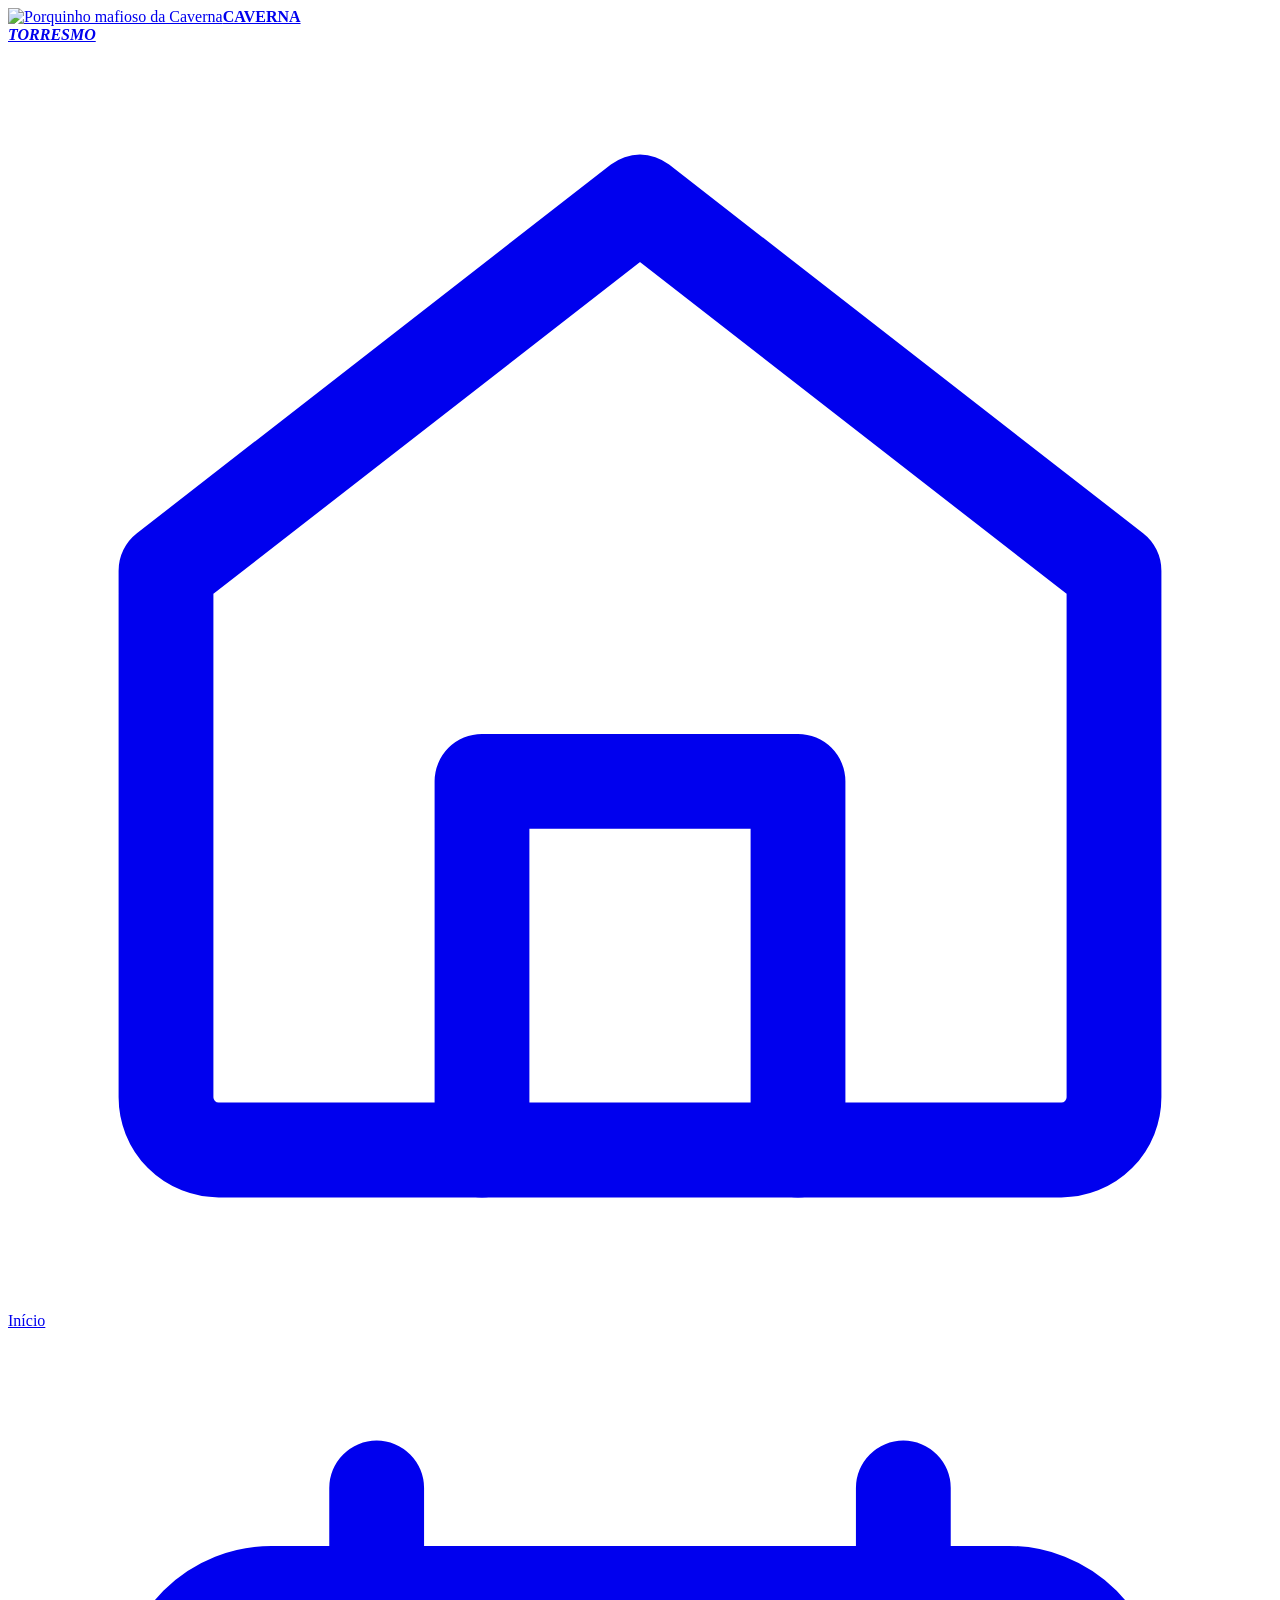
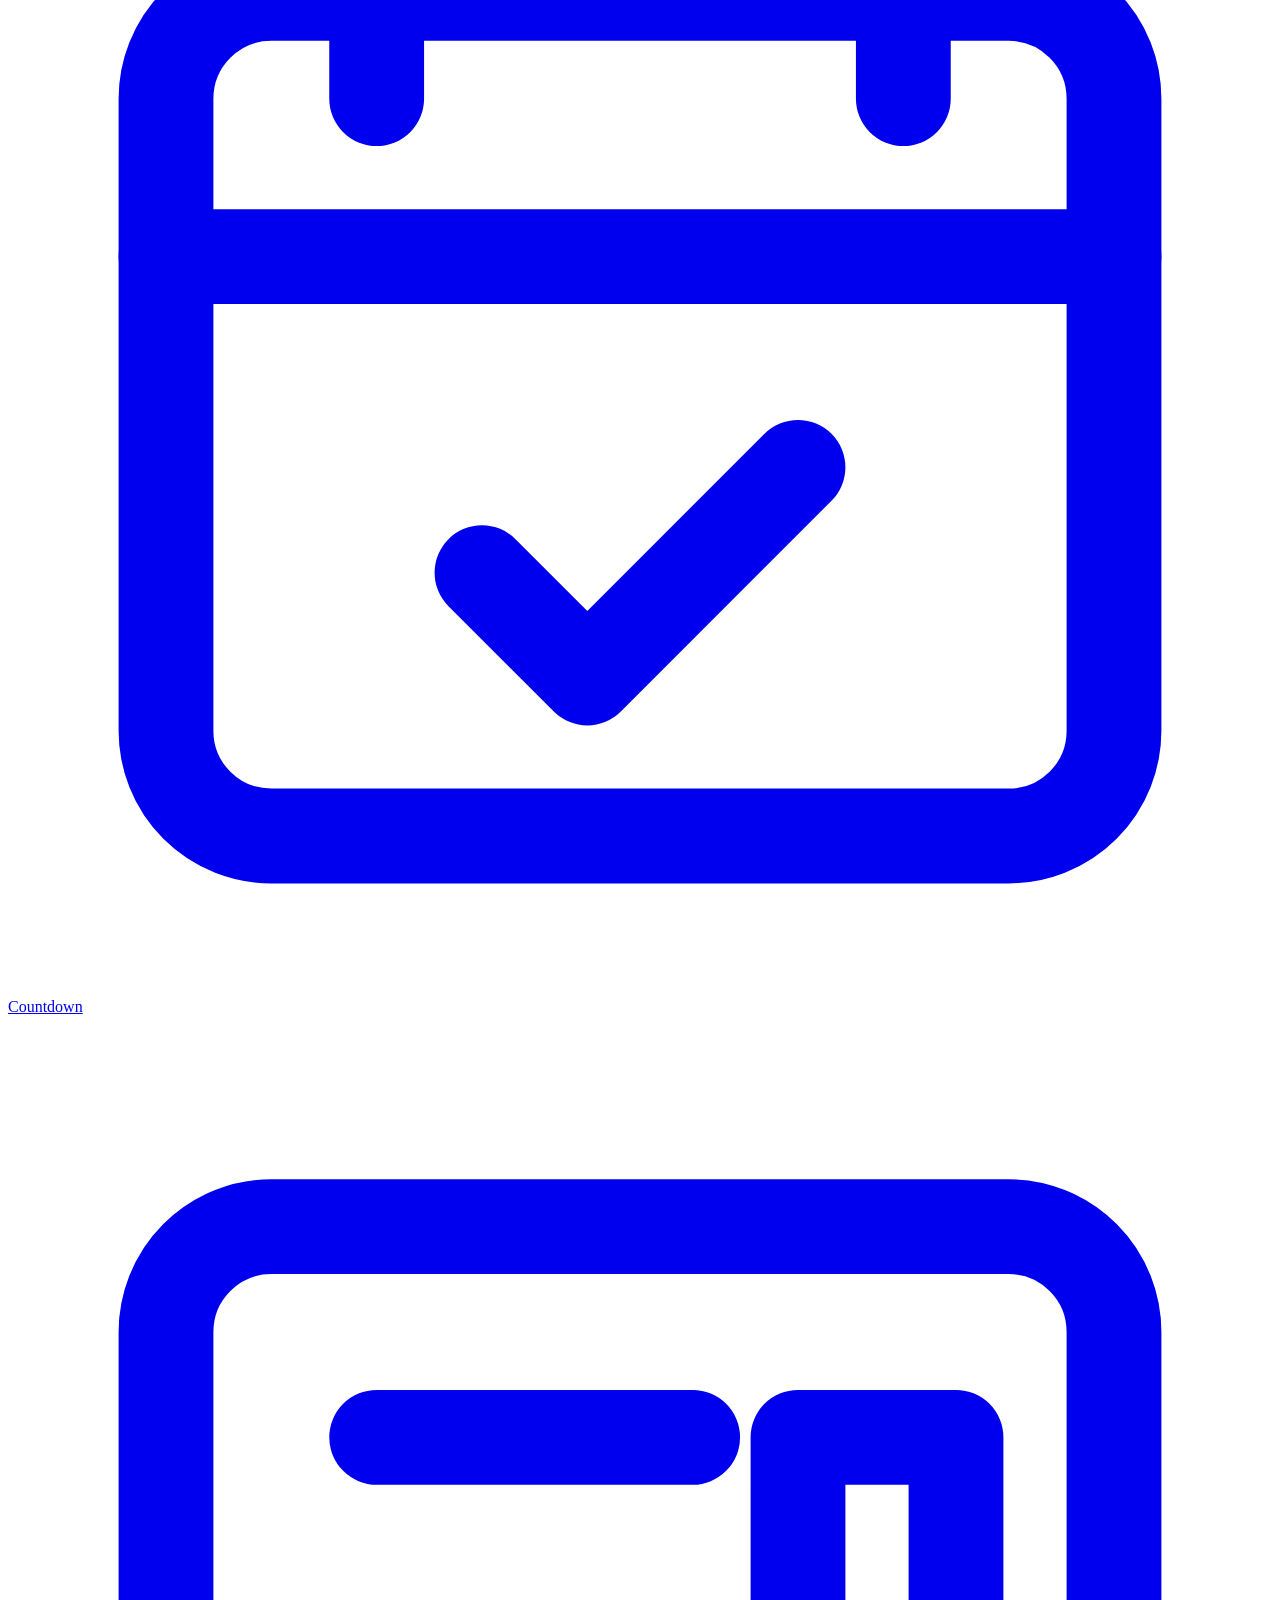
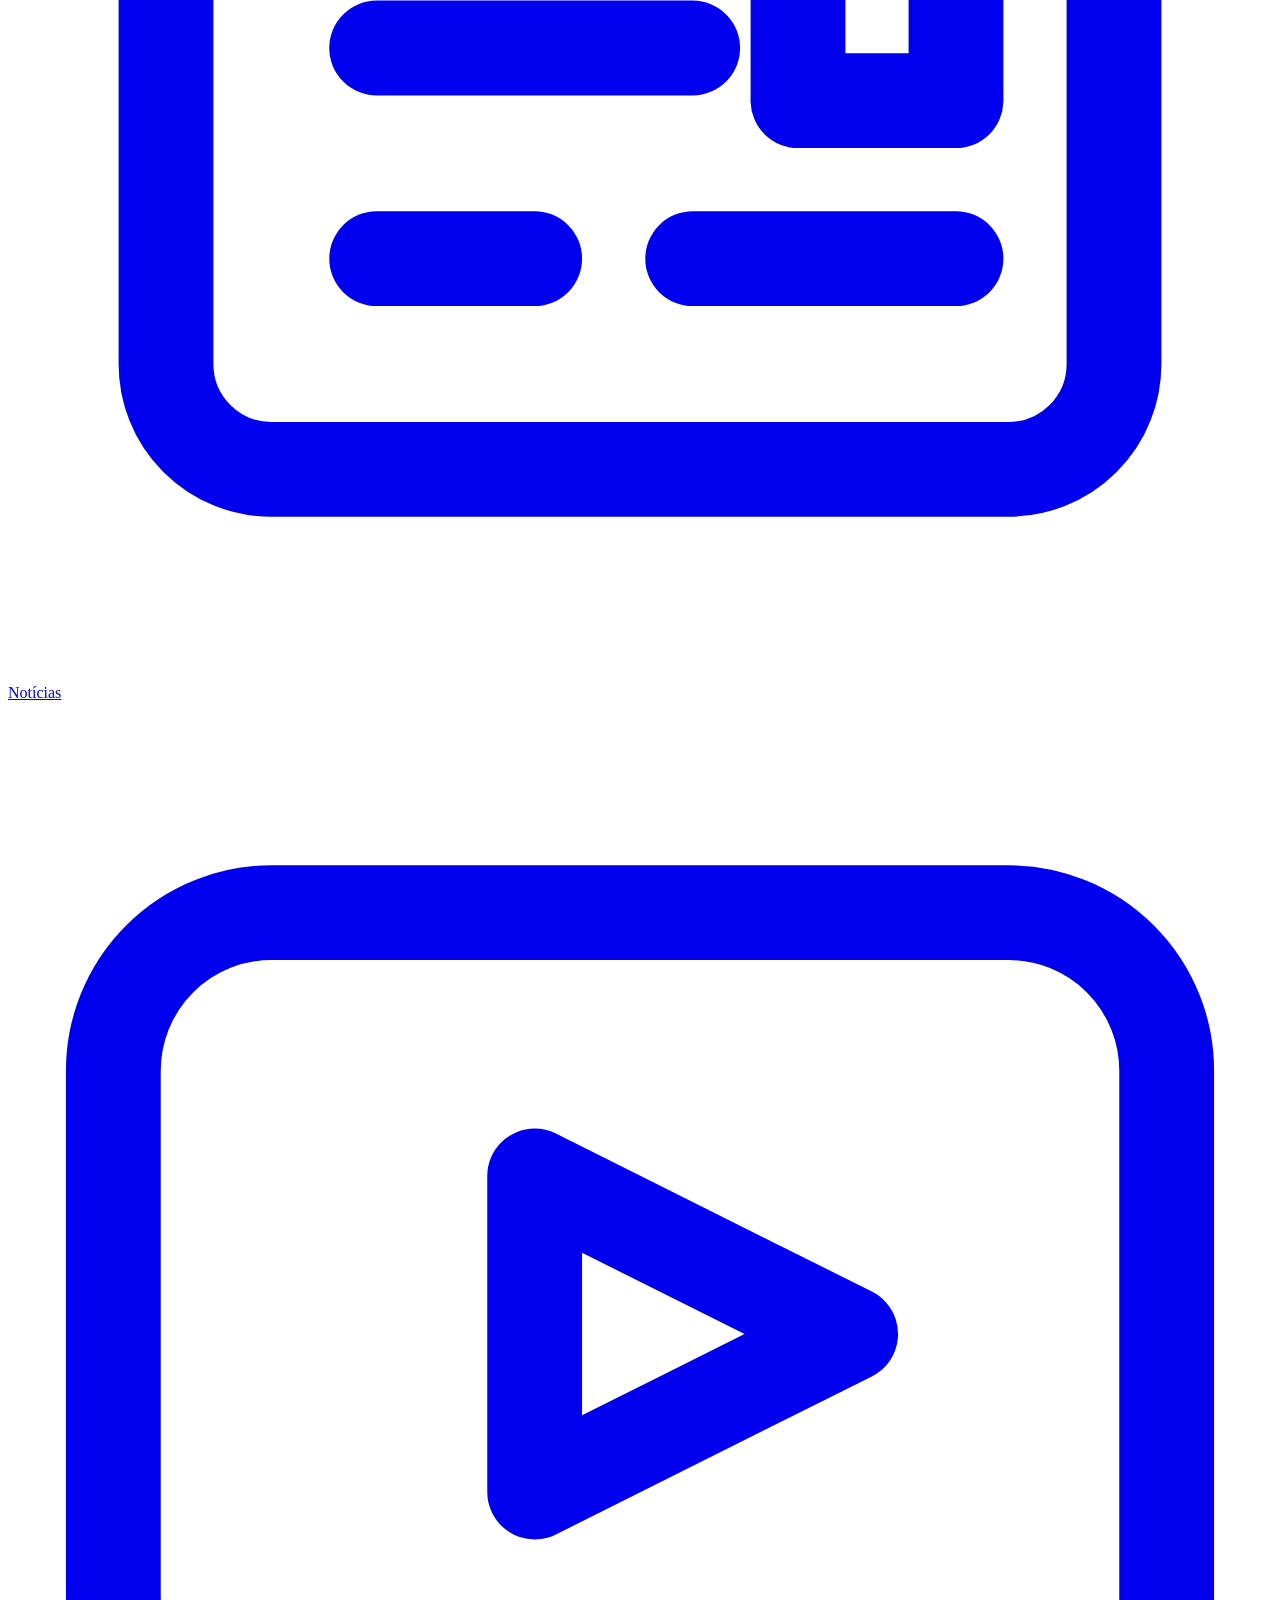
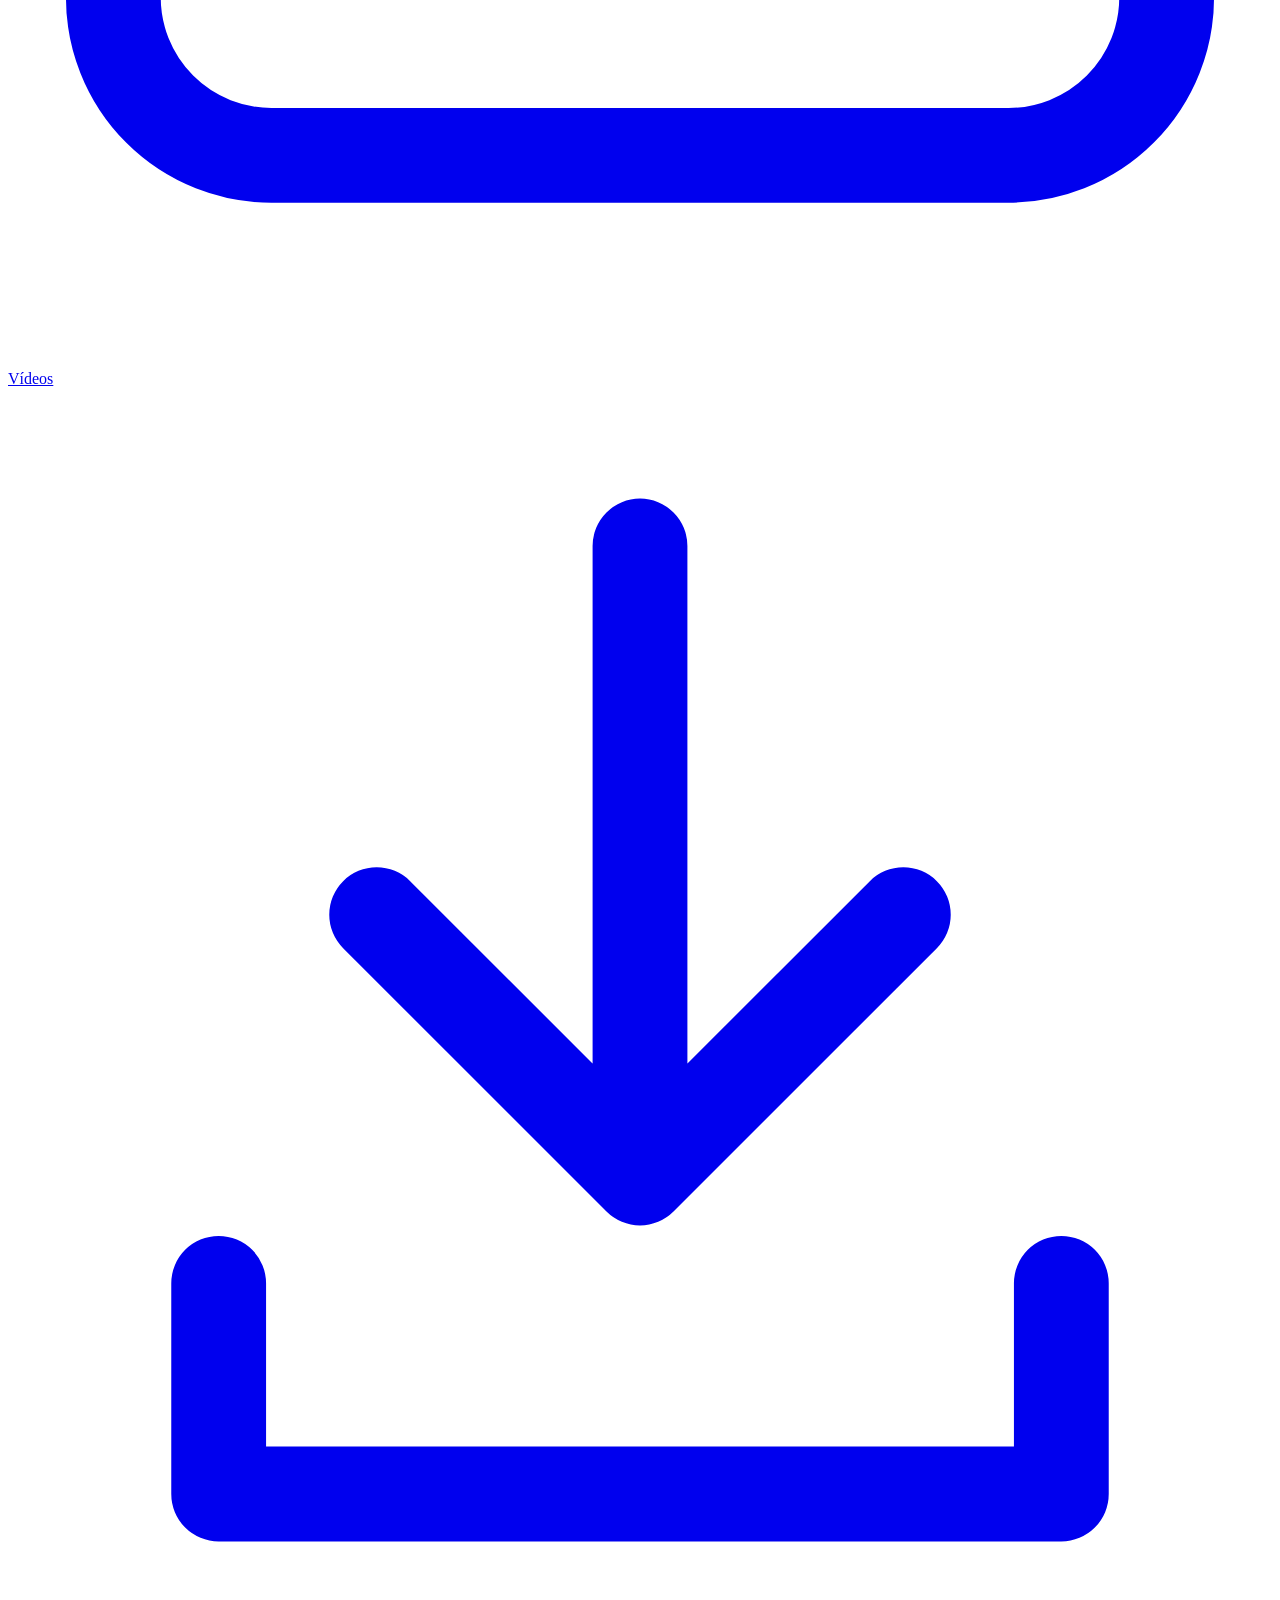
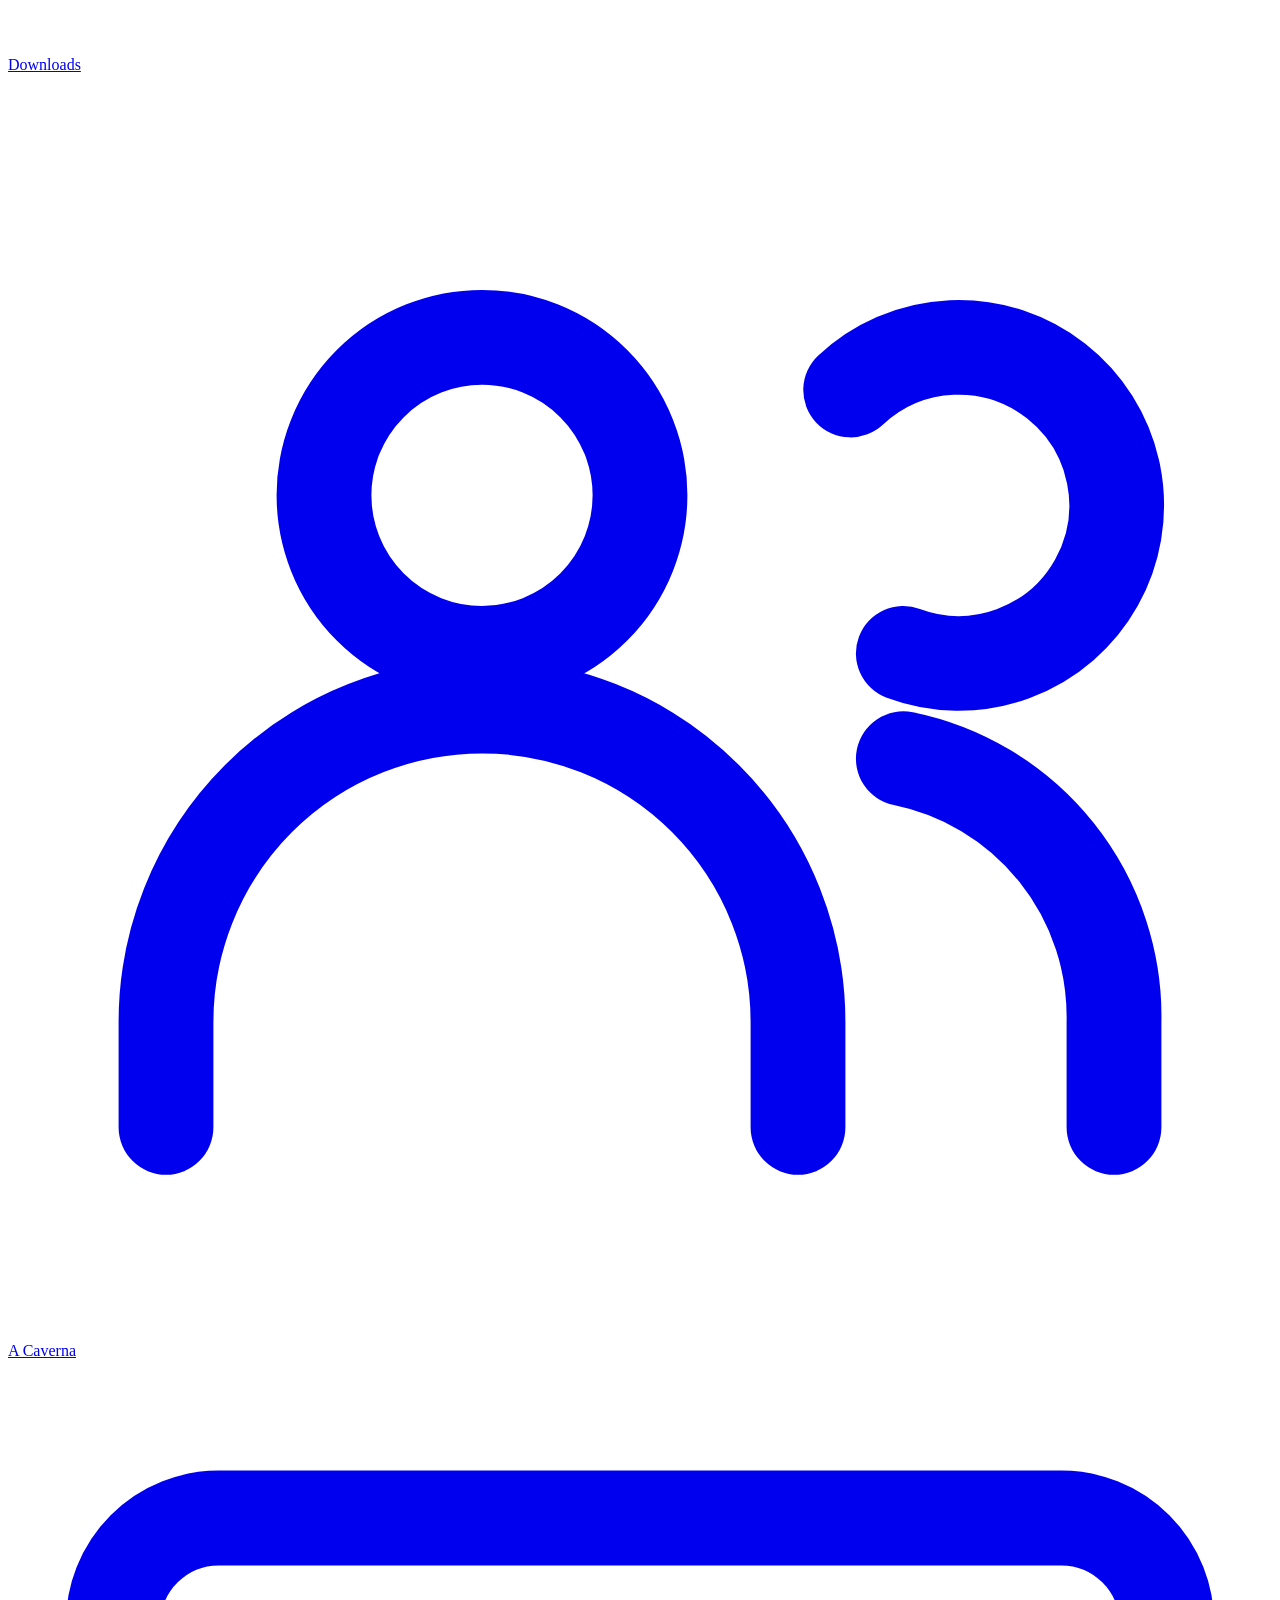
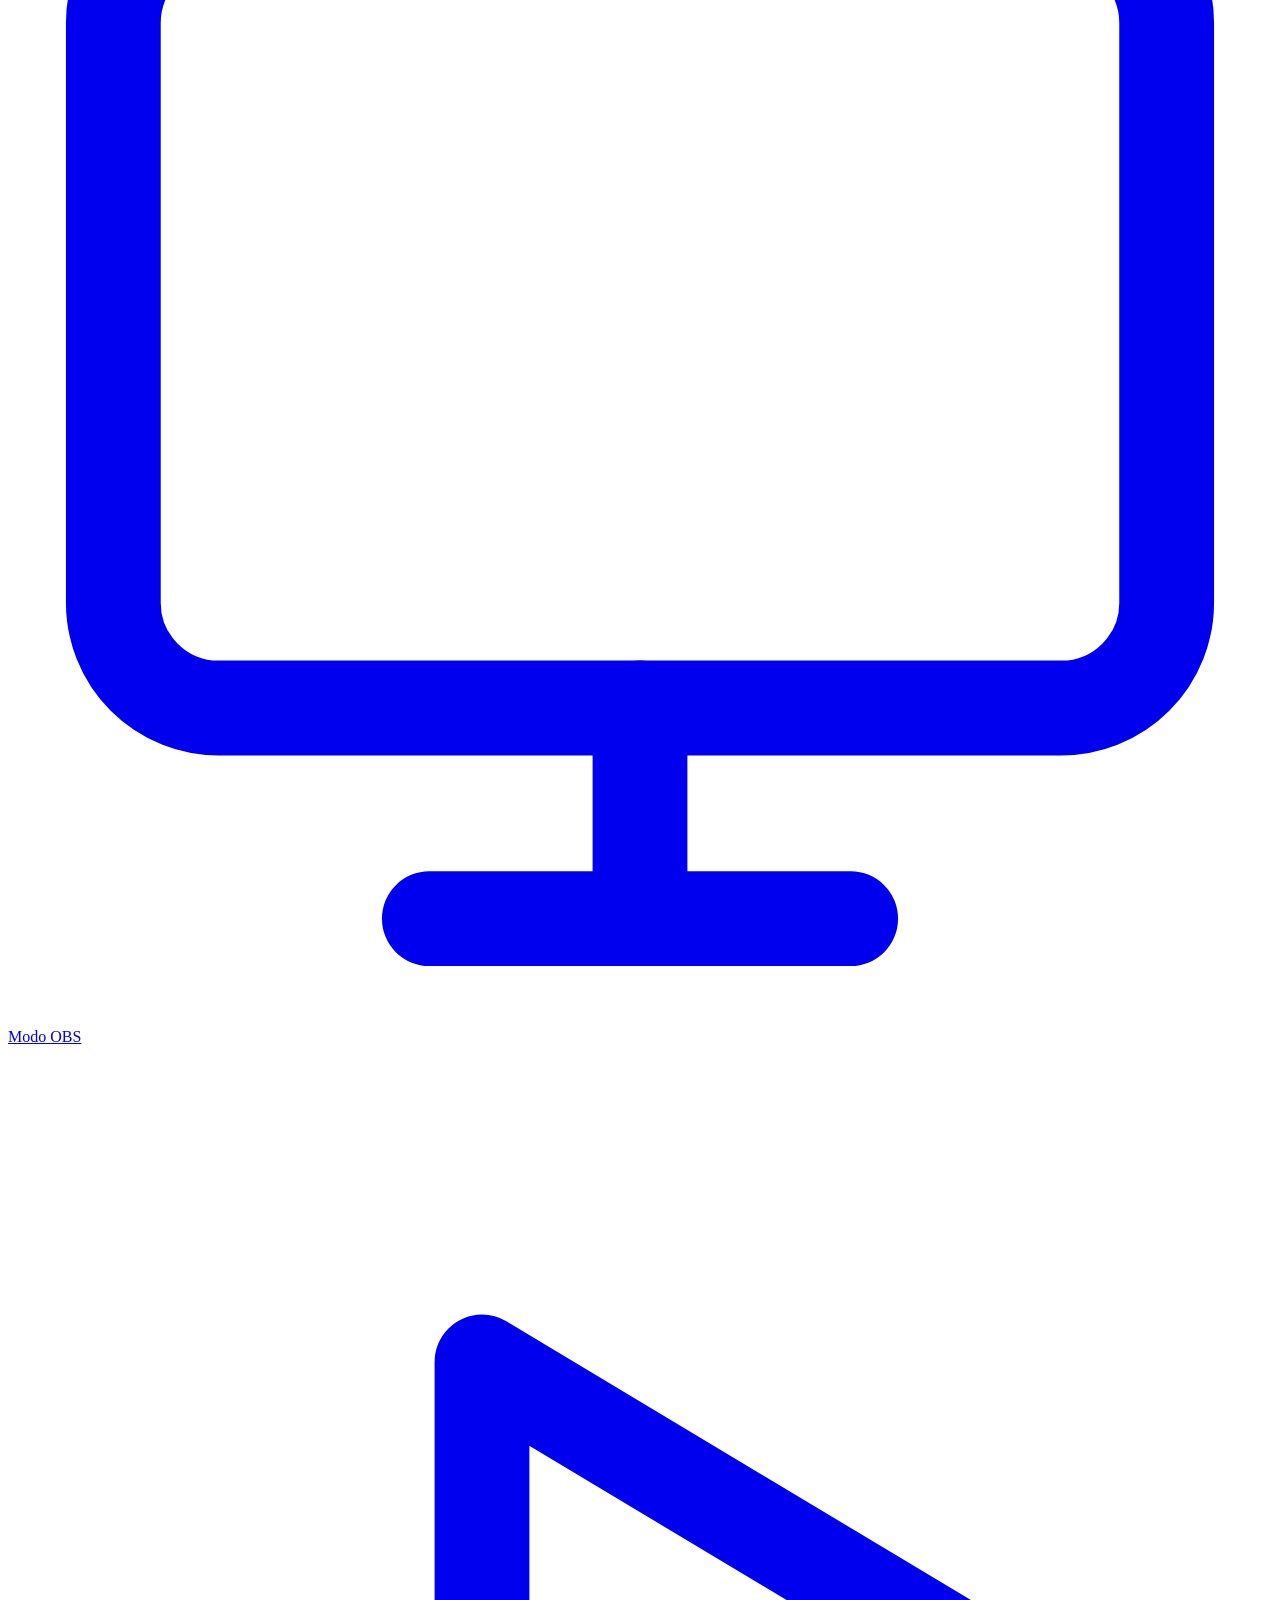
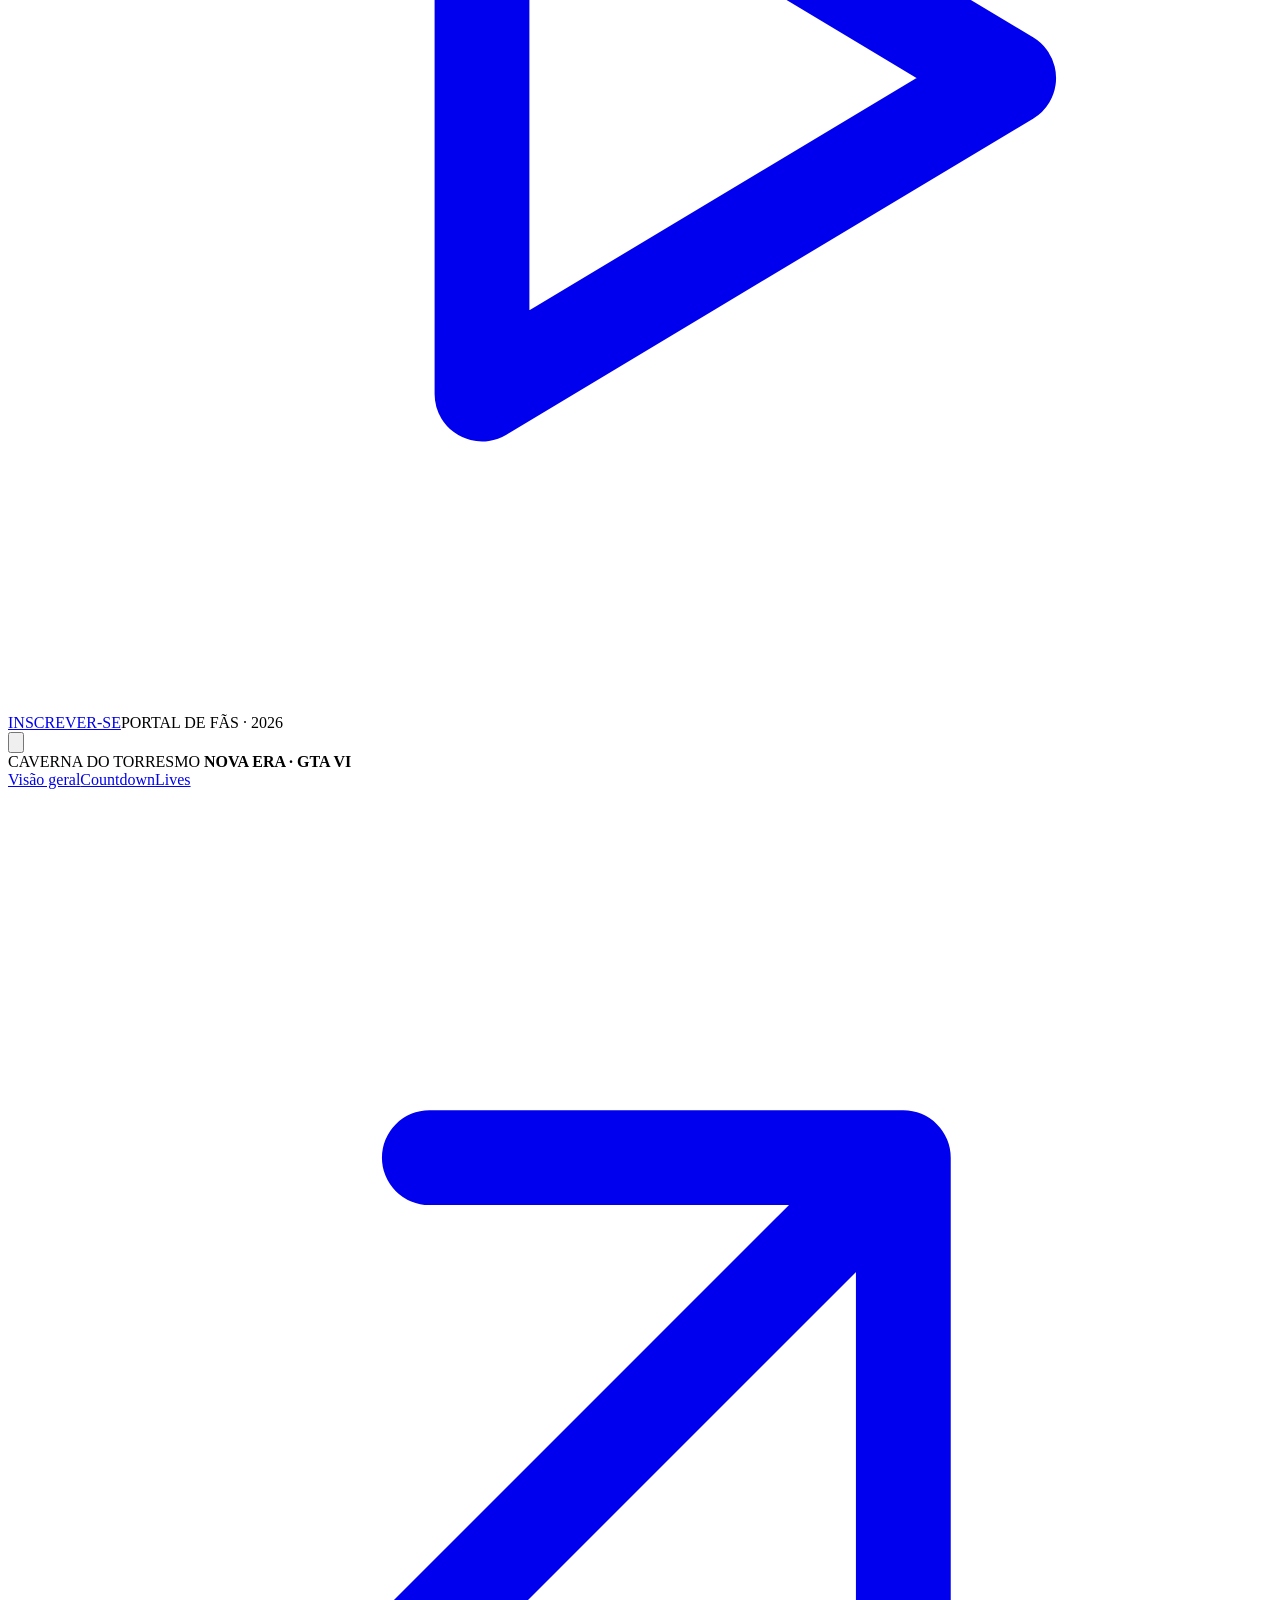
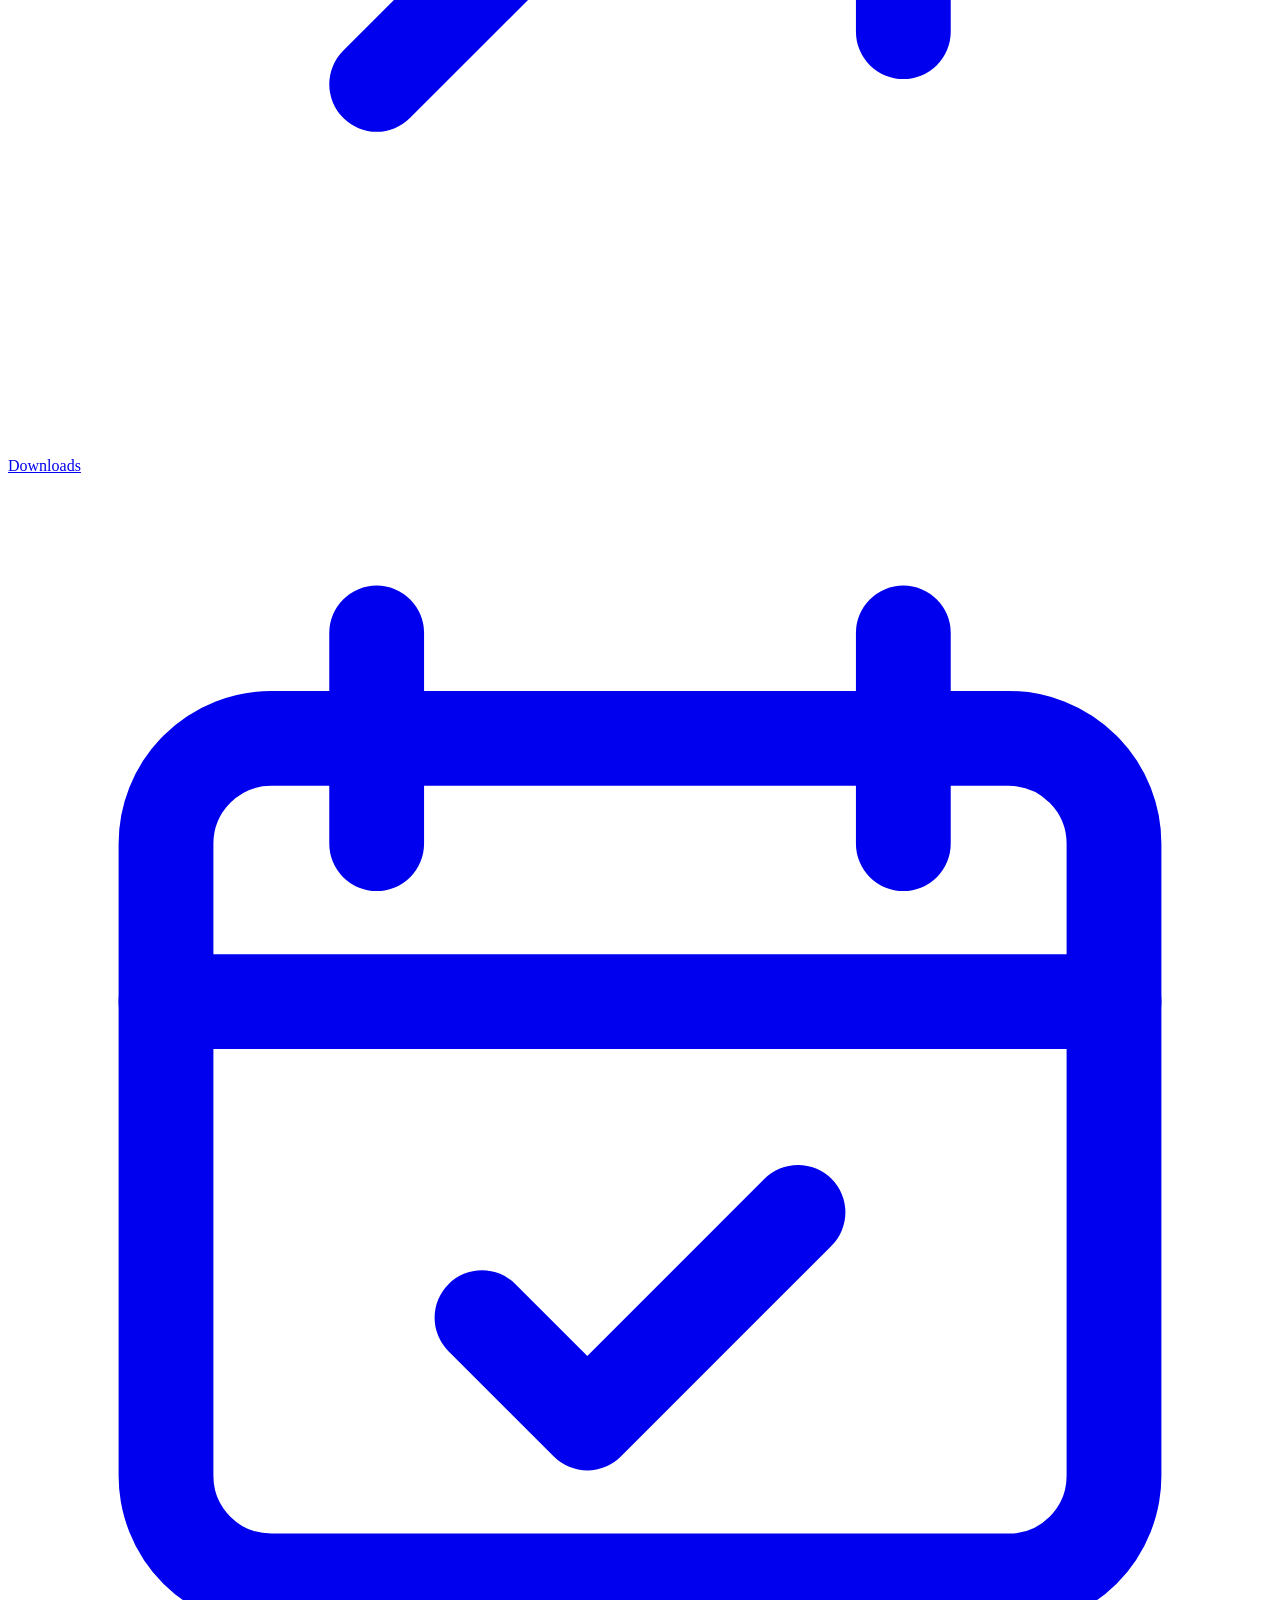
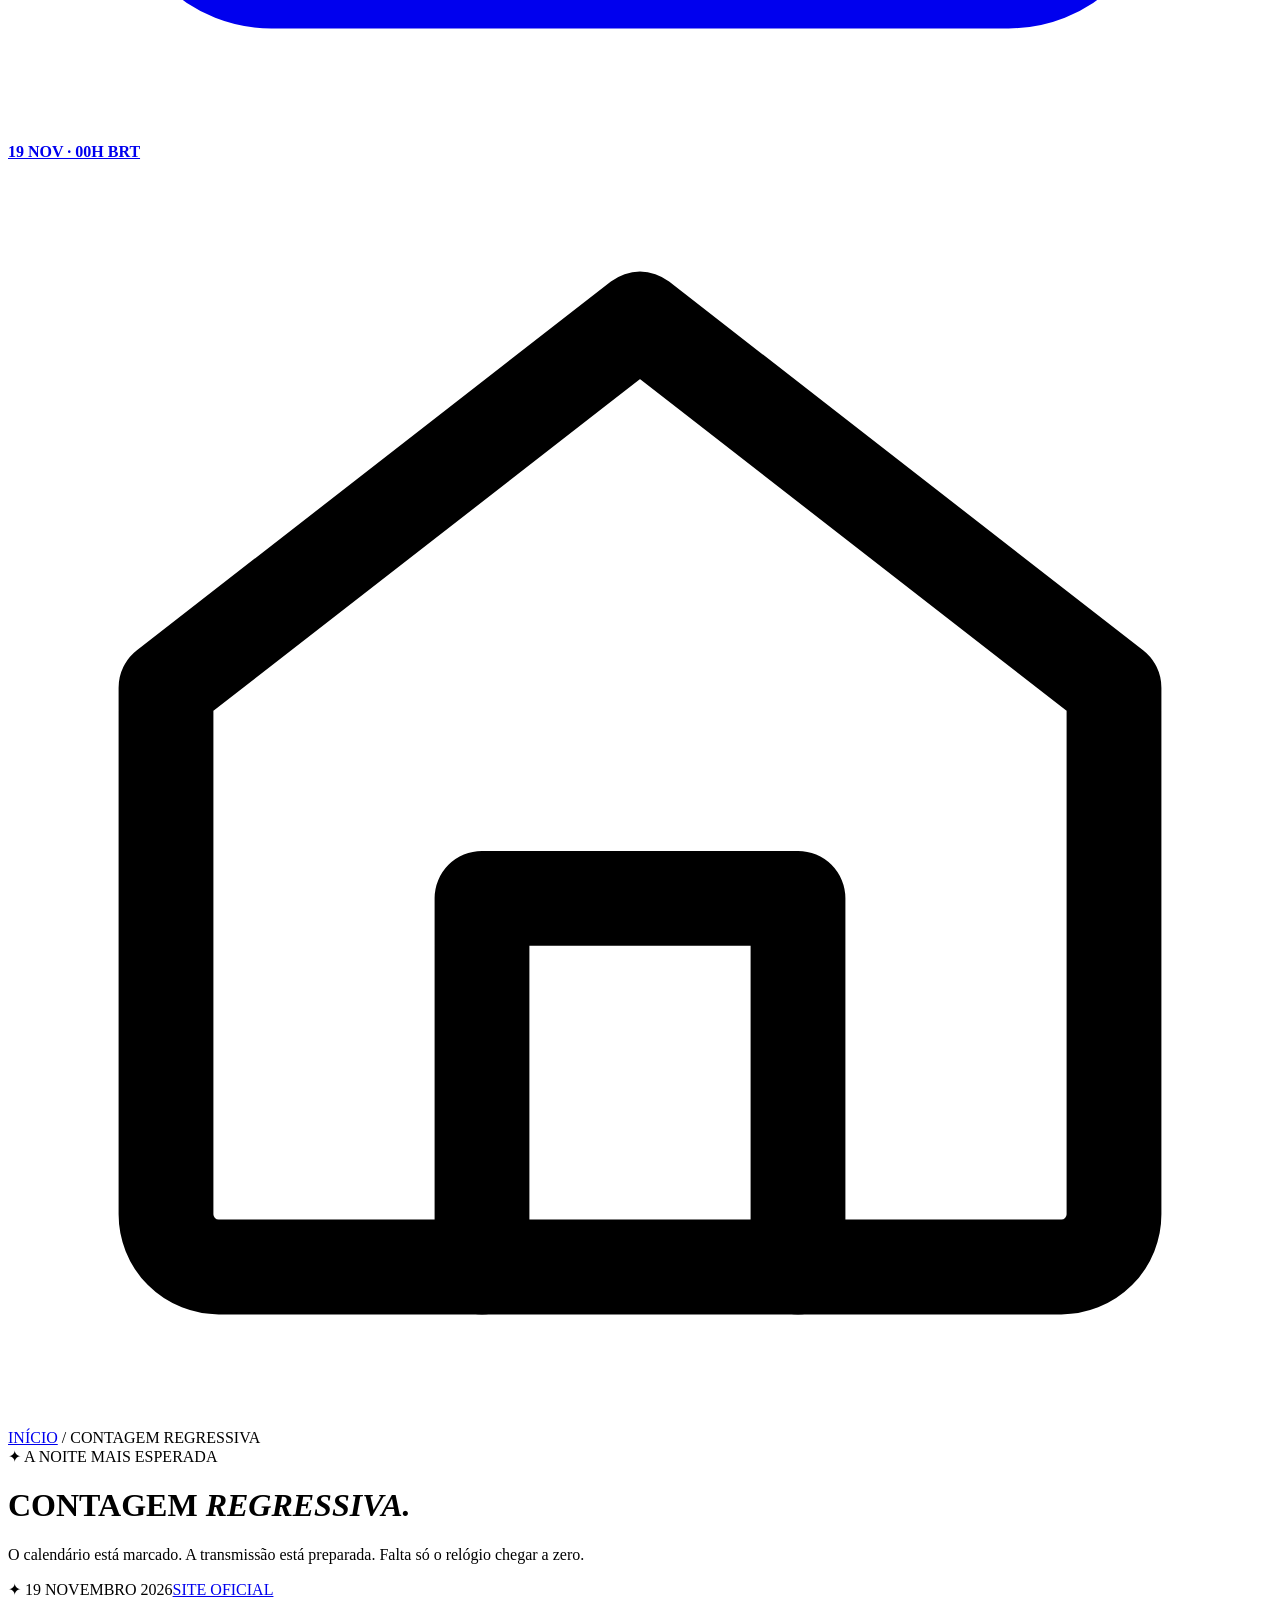
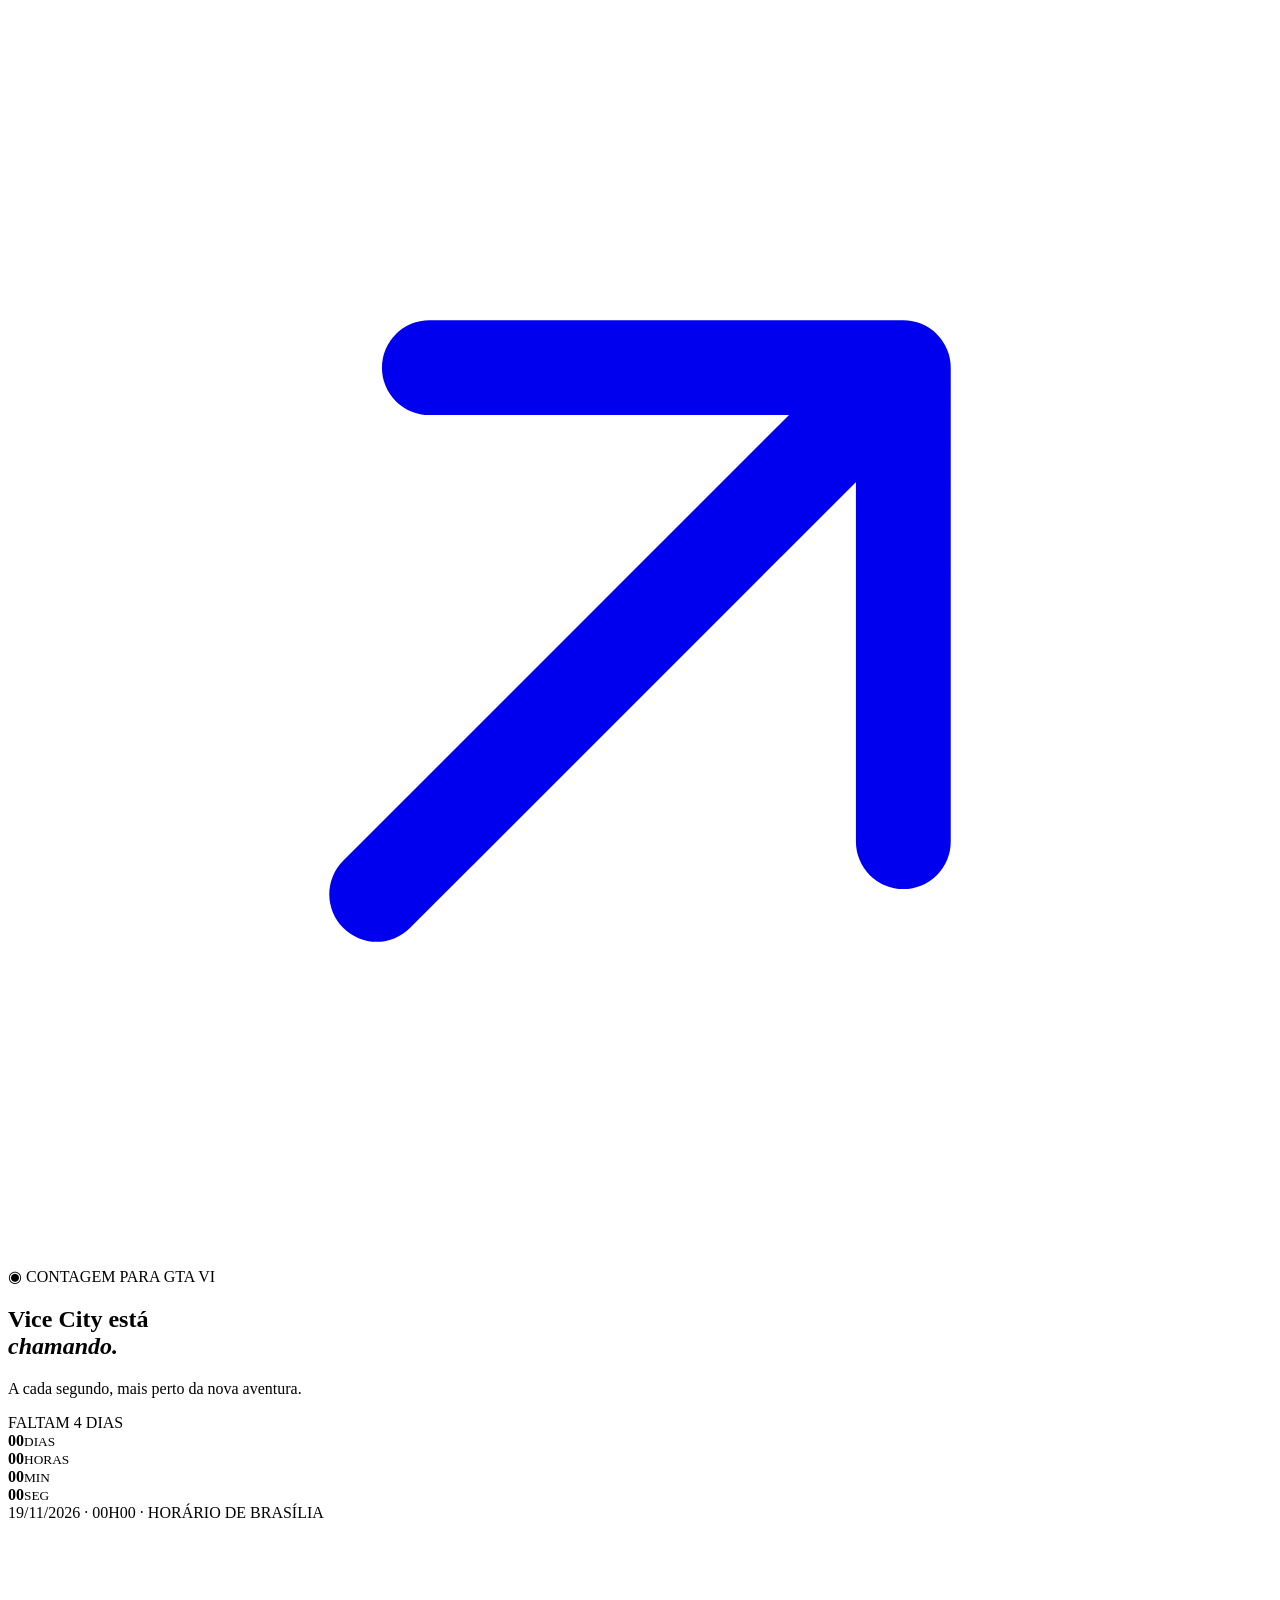
==== countdown.html @ c5156e64 "Add files via upload" ====
<!doctype html><html lang="pt-BR"><head><meta charset="utf-8"><meta name="viewport" content="width=device-width,initial-scale=1"><meta name="theme-color" content="#0a0c16"><meta name="description" content="Portal gamer Caverna do Torresmo. Contagem regressiva para GTA VI, lives, notícias e downloads da comunidade."><title>Countdown GTA VI | Caverna do Torresmo</title><link rel="icon" href="assets/images/favicon.svg" type="image/svg+xml"><link rel="stylesheet" href="assets/css/site.css"><link rel="stylesheet" href="assets/css/premium-touch.css"><script defer src="assets/js/config.js"></script><script defer src="assets/js/app.js"></script></head><body class=""><div class="site-shell"><aside class="side-rail" id="side-rail"><a class="rail-brand" href="index.html" aria-label="Caverna do Torresmo - início"><img src="assets/images/pig-head-logo.png" alt="Porquinho mafioso da Caverna"><strong>CAVERNA<br><em>TORRESMO</em></strong></a><div class="rail-divider"></div><nav aria-label="Navegação principal"><a class="rail-link " href="index.html" aria-label="Início"><svg class="icon " viewBox="0 0 24 24" fill="none" stroke="currentColor" stroke-width="1.8" stroke-linecap="round" stroke-linejoin="round" aria-hidden="true"><path d="m3 10 9-7 9 7v10a1 1 0 0 1-1 1H4a1 1 0 0 1-1-1Z"/><path d="M9 21v-7h6v7"/></svg><span>Início</span></a><a class="rail-link active" href="countdown.html" aria-label="Countdown"><svg class="icon " viewBox="0 0 24 24" fill="none" stroke="currentColor" stroke-width="1.8" stroke-linecap="round" stroke-linejoin="round" aria-hidden="true"><rect x="3" y="5" width="18" height="16" rx="2"/><path d="M7 3v4M17 3v4M3 10h18"/><path d="m9 16 2 2 4-4"/></svg><span>Countdown</span></a><a class="rail-link " href="noticias.html" aria-label="Notícias"><svg class="icon " viewBox="0 0 24 24" fill="none" stroke="currentColor" stroke-width="1.8" stroke-linecap="round" stroke-linejoin="round" aria-hidden="true"><rect x="3" y="4" width="18" height="16" rx="2"/><path d="M7 8h6M7 12h6M7 16h3M15 8h3v5h-3zM13 16h5"/></svg><span>Notícias</span></a><a class="rail-link " href="https://www.youtube.com/@cavernadotorresmo" target="_blank" rel="noopener" aria-label="Vídeos"><svg class="icon " viewBox="0 0 24 24" fill="none" stroke="currentColor" stroke-width="1.8" stroke-linecap="round" stroke-linejoin="round" aria-hidden="true"><rect x="2" y="4" width="20" height="16" rx="3"/><path d="m10 9 6 3-6 3z"/></svg><span>Vídeos</span></a><a class="rail-link " href="downloads.html" aria-label="Downloads"><svg class="icon " viewBox="0 0 24 24" fill="none" stroke="currentColor" stroke-width="1.8" stroke-linecap="round" stroke-linejoin="round" aria-hidden="true"><path d="M12 3v12m-5-5 5 5 5-5"/><path d="M4 17v4h16v-4"/></svg><span>Downloads</span></a><a class="rail-link " href="sobre.html" aria-label="A Caverna"><svg class="icon " viewBox="0 0 24 24" fill="none" stroke="currentColor" stroke-width="1.8" stroke-linecap="round" stroke-linejoin="round" aria-hidden="true"><circle cx="9" cy="8" r="3"/><path d="M3 20v-2a6 6 0 0 1 12 0v2"/><path d="M17 11a3 3 0 1 0-1-5"/><path d="M21 20v-2a5 5 0 0 0-4-5"/></svg><span>A Caverna</span></a><a class="rail-link " href="obs.html" aria-label="Modo OBS"><svg class="icon " viewBox="0 0 24 24" fill="none" stroke="currentColor" stroke-width="1.8" stroke-linecap="round" stroke-linejoin="round" aria-hidden="true"><rect x="2" y="3" width="20" height="15" rx="2"/><path d="M8 22h8m-4-4v4"/></svg><span>Modo OBS</span></a></nav><div class="rail-bottom"><a class="rail-subscribe" href="https://www.youtube.com/@cavernadotorresmo?sub_confirmation=1" target="_blank" rel="noopener"><svg class="icon " viewBox="0 0 24 24" fill="none" stroke="currentColor" stroke-width="1.8" stroke-linecap="round" stroke-linejoin="round" aria-hidden="true"><path d="m9 6 10 6-10 6Z"/></svg> <span>INSCREVER-SE</span></a><span class="rail-small">PORTAL DE FÃS · 2026</span></div></aside><div class="site-main"><header class="top-nav"><button class="mobile-menu" id="mobile-menu" aria-controls="side-rail" aria-expanded="false" aria-label="Abrir menu"><svg class="icon " viewBox="0 0 24 24" fill="none" stroke="currentColor" stroke-width="1.8" stroke-linecap="round" stroke-linejoin="round" aria-hidden="true"><path d="M4 7h16M4 12h16M4 17h16"/></svg></button><div class="top-brand"><span class="top-brand-kicker">CAVERNA DO TORRESMO</span><strong><span class="live-signal"></span> NOVA ERA · GTA VI</strong></div><nav class="top-tabs" aria-label="Atalhos"><a class="" href="index.html">Visão geral</a><a class="selected" href="countdown.html">Countdown</a><a href="https://www.youtube.com/@cavernadotorresmo/live" target="_blank" rel="noopener">Lives <svg class="icon " viewBox="0 0 24 24" fill="none" stroke="currentColor" stroke-width="1.8" stroke-linecap="round" stroke-linejoin="round" aria-hidden="true"><path d="M7 17 17 7M8 7h9v9"/></svg></a><a href="downloads.html">Downloads</a></nav><a class="top-date" href="countdown.html"><svg class="icon " viewBox="0 0 24 24" fill="none" stroke="currentColor" stroke-width="1.8" stroke-linecap="round" stroke-linejoin="round" aria-hidden="true"><rect x="3" y="5" width="18" height="16" rx="2"/><path d="M7 3v4M17 3v4M3 10h18"/><path d="m9 16 2 2 4-4"/></svg> <strong>19 NOV · 00H BRT</strong><span class="top-pulse"></span></a></header><main class="content">
<div class="page-crumb"><svg class="icon " viewBox="0 0 24 24" fill="none" stroke="currentColor" stroke-width="1.8" stroke-linecap="round" stroke-linejoin="round" aria-hidden="true"><path d="m3 10 9-7 9 7v10a1 1 0 0 1-1 1H4a1 1 0 0 1-1-1Z"/><path d="M9 21v-7h6v7"/></svg> <a href="index.html">INÍCIO</a> <span>/</span> CONTAGEM REGRESSIVA</div><div class="subpage-title"><span class="tiny-tag">✦ A NOITE MAIS ESPERADA</span><h1>CONTAGEM <em>REGRESSIVA.</em></h1><p>O calendário está marcado. A transmissão está preparada. Falta só o relógio chegar a zero.</p></div><section class="countdown-dedicated panel"><div class="dedicated-photo"></div><div class="dedicated-shade"></div><div class="dedicated-top"><span>✦ 19 NOVEMBRO 2026</span><a href="https://www.rockstargames.com/VI" target="_blank" rel="noopener">SITE OFICIAL <svg class="icon " viewBox="0 0 24 24" fill="none" stroke="currentColor" stroke-width="1.8" stroke-linecap="round" stroke-linejoin="round" aria-hidden="true"><path d="M7 17 17 7M8 7h9v9"/></svg></a></div><div class="dedicated-bottom"><div class="dedicated-info"><span class="tiny-tag">◉ CONTAGEM PARA GTA VI</span><h2>Vice City está<br><em>chamando.</em></h2><p>A cada segundo, mais perto da nova aventura.</p></div><div class="dedicated-count"><span class="count-ribbon" data-days-label>FALTAM 4 DIAS</span><div class="countdown-timer timer-dedicated" data-countdown role="timer" aria-label="Contagem regressiva para GTA VI"><div class="digit"><strong data-part="days">00</strong><small>DIAS</small></div><div class="digit"><strong data-part="hours">00</strong><small>HORAS</small></div><div class="digit"><strong data-part="minutes">00</strong><small>MIN</small></div><div class="digit"><strong data-part="seconds">00</strong><small>SEG</small></div></div><span class="time-notice">19/11/2026 · 00H00 · HORÁRIO DE BRASÍLIA</span></div></div></section><div class="countdown-bottom-grid"><article class="panel info-block"><div class="info-icon"><svg class="icon " viewBox="0 0 24 24" fill="none" stroke="currentColor" stroke-width="1.8" stroke-linecap="round" stroke-linejoin="round" aria-hidden="true"><circle cx="12" cy="12" r="9"/><path d="M12 7v6l4 2"/></svg></div><h2>HORÁRIO CONFIRMADO</h2><p>O lançamento está anunciado para meia-noite local em 19/11/2026. Esta contagem usa Brasília, UTC−3.</p><a href="https://support.rockstargames.com/articles/29jV3Cv2cCgvwM1XgtMO5o/grand-theft-auto-vi-regional-pre-load-and-release-times-on-playstation-5-and-xbox-series-x-or-s" target="_blank" rel="noopener">CONFERIR ROCKSTAR <svg class="icon " viewBox="0 0 24 24" fill="none" stroke="currentColor" stroke-width="1.8" stroke-linecap="round" stroke-linejoin="round" aria-hidden="true"><path d="M7 17 17 7M8 7h9v9"/></svg></a></article><article class="panel info-block"><div class="info-icon"><svg class="icon " viewBox="0 0 24 24" fill="none" stroke="currentColor" stroke-width="1.8" stroke-linecap="round" stroke-linejoin="round" aria-hidden="true"><rect x="3" y="5" width="18" height="16" rx="2"/><path d="M7 3v4M17 3v4M3 10h18"/><path d="m9 16 2 2 4-4"/></svg></div><h2>MARQUE NA AGENDA</h2><p>Adicione o evento ao seu calendário e não perca a chegada de GTA VI.</p><button class="text-button" data-calendar-download>BAIXAR EVENTO .ICS <svg class="icon " viewBox="0 0 24 24" fill="none" stroke="currentColor" stroke-width="1.8" stroke-linecap="round" stroke-linejoin="round" aria-hidden="true"><path d="M12 3v12m-5-5 5 5 5-5"/><path d="M4 17v4h16v-4"/></svg></button></article><article class="panel info-block"><div class="info-icon"><svg class="icon " viewBox="0 0 24 24" fill="none" stroke="currentColor" stroke-width="1.8" stroke-linecap="round" stroke-linejoin="round" aria-hidden="true"><rect x="2" y="3" width="20" height="15" rx="2"/><path d="M8 22h8m-4-4v4"/></svg></div><h2>TRANSMISSÃO NO OBS</h2><p>Uma tela exclusiva para sua live, com a mesma imagem cinematográfica e contador automático.</p><a href="obs.html">ABRIR MODO OBS <svg class="icon " viewBox="0 0 24 24" fill="none" stroke="currentColor" stroke-width="1.8" stroke-linecap="round" stroke-linejoin="round" aria-hidden="true"><path d="M7 17 17 7M8 7h9v9"/></svg></a></article></div></main><footer class="portal-footer"><span><b>CAVERNA DO TORRESMO</b> · FEITO PARA QUEM VIVE OS GAMES.</span><span>Projeto independente de fãs, sem vínculo ou parceria com Rockstar Games ou Take-Two.</span><a href="sobre.html">SOBRE O PORTAL ↗</a></footer></div></div><div class="mobile-shade" id="mobile-shade" hidden></div><script defer src="assets/js/premium-touch.js"></script></body></html>
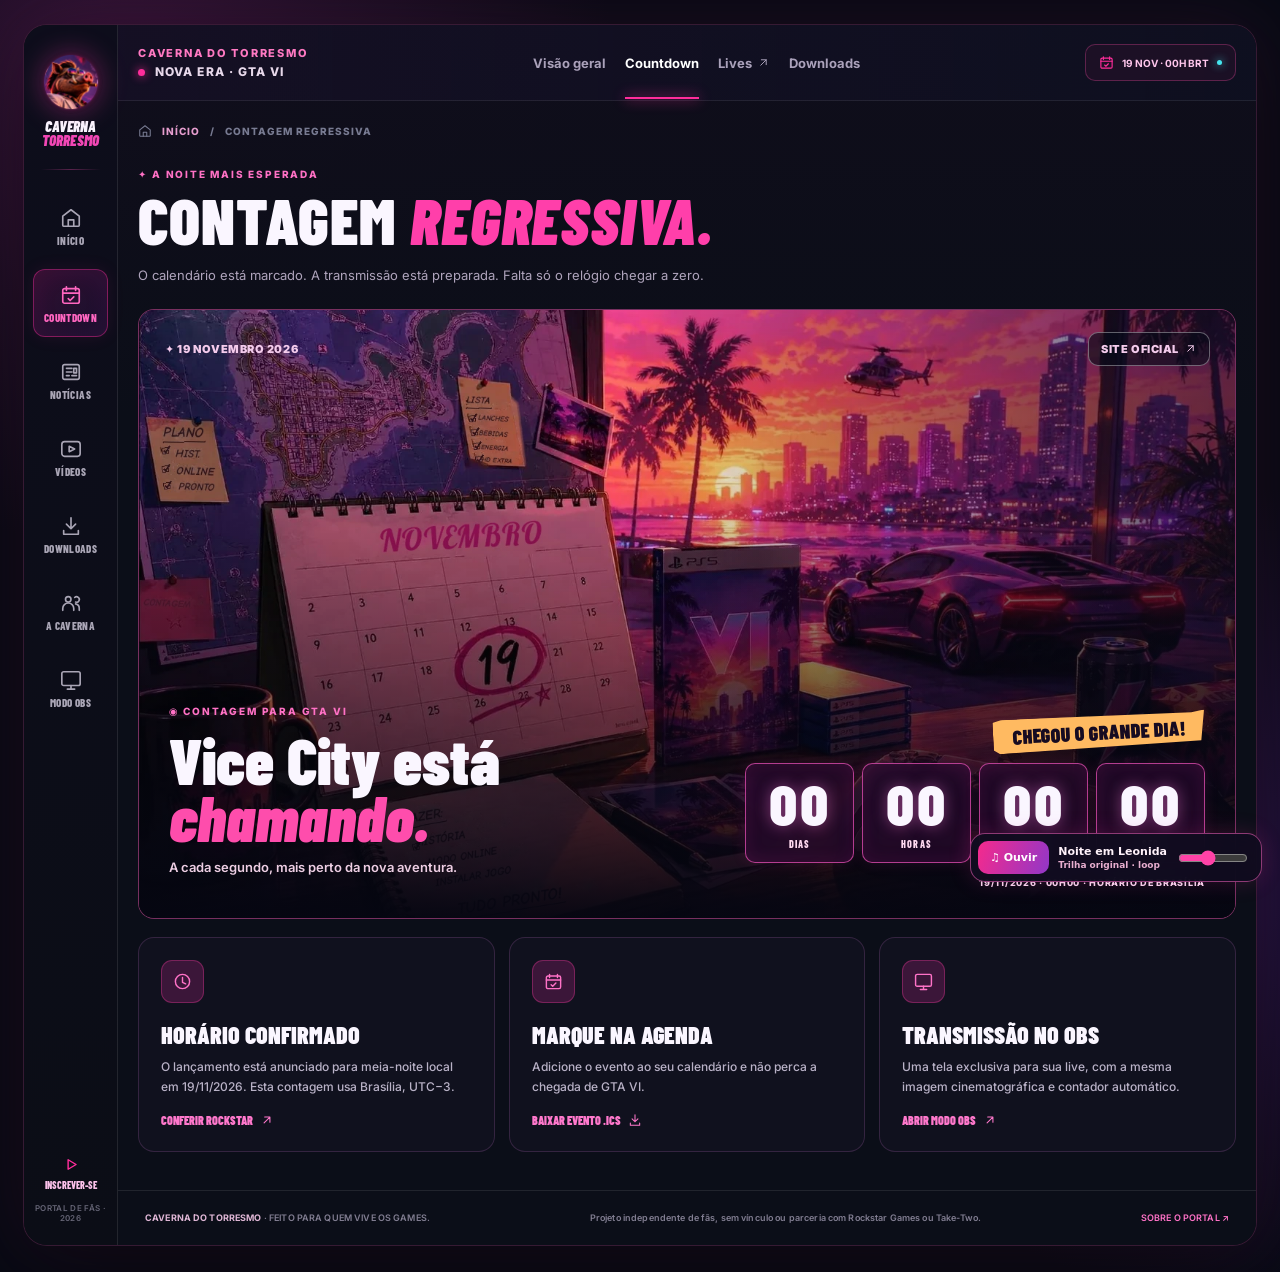
==== commit 33ecf302: "feat: botão de música original na countdown.html" ====
--- a/countdown.html
+++ b/countdown.html
@@ -1,2 +1,2 @@
 <!doctype html><html lang="pt-BR"><head><meta charset="utf-8"><meta name="viewport" content="width=device-width,initial-scale=1"><meta name="theme-color" content="#0a0c16"><meta name="description" content="Portal gamer Caverna do Torresmo. Contagem regressiva para GTA VI, lives, notícias e downloads da comunidade."><title>Countdown GTA VI | Caverna do Torresmo</title><link rel="icon" href="assets/images/favicon.svg" type="image/svg+xml"><link rel="stylesheet" href="assets/css/site.css"><link rel="stylesheet" href="assets/css/premium-touch.css"><script defer src="assets/js/config.js"></script><script defer src="assets/js/app.js"></script></head><body class=""><div class="site-shell"><aside class="side-rail" id="side-rail"><a class="rail-brand" href="index.html" aria-label="Caverna do Torresmo - início"><img src="assets/images/pig-head-logo.png" alt="Porquinho mafioso da Caverna"><strong>CAVERNA<br><em>TORRESMO</em></strong></a><div class="rail-divider"></div><nav aria-label="Navegação principal"><a class="rail-link " href="index.html" aria-label="Início"><svg class="icon " viewBox="0 0 24 24" fill="none" stroke="currentColor" stroke-width="1.8" stroke-linecap="round" stroke-linejoin="round" aria-hidden="true"><path d="m3 10 9-7 9 7v10a1 1 0 0 1-1 1H4a1 1 0 0 1-1-1Z"/><path d="M9 21v-7h6v7"/></svg><span>Início</span></a><a class="rail-link active" href="countdown.html" aria-label="Countdown"><svg class="icon " viewBox="0 0 24 24" fill="none" stroke="currentColor" stroke-width="1.8" stroke-linecap="round" stroke-linejoin="round" aria-hidden="true"><rect x="3" y="5" width="18" height="16" rx="2"/><path d="M7 3v4M17 3v4M3 10h18"/><path d="m9 16 2 2 4-4"/></svg><span>Countdown</span></a><a class="rail-link " href="noticias.html" aria-label="Notícias"><svg class="icon " viewBox="0 0 24 24" fill="none" stroke="currentColor" stroke-width="1.8" stroke-linecap="round" stroke-linejoin="round" aria-hidden="true"><rect x="3" y="4" width="18" height="16" rx="2"/><path d="M7 8h6M7 12h6M7 16h3M15 8h3v5h-3zM13 16h5"/></svg><span>Notícias</span></a><a class="rail-link " href="https://www.youtube.com/@cavernadotorresmo" target="_blank" rel="noopener" aria-label="Vídeos"><svg class="icon " viewBox="0 0 24 24" fill="none" stroke="currentColor" stroke-width="1.8" stroke-linecap="round" stroke-linejoin="round" aria-hidden="true"><rect x="2" y="4" width="20" height="16" rx="3"/><path d="m10 9 6 3-6 3z"/></svg><span>Vídeos</span></a><a class="rail-link " href="downloads.html" aria-label="Downloads"><svg class="icon " viewBox="0 0 24 24" fill="none" stroke="currentColor" stroke-width="1.8" stroke-linecap="round" stroke-linejoin="round" aria-hidden="true"><path d="M12 3v12m-5-5 5 5 5-5"/><path d="M4 17v4h16v-4"/></svg><span>Downloads</span></a><a class="rail-link " href="sobre.html" aria-label="A Caverna"><svg class="icon " viewBox="0 0 24 24" fill="none" stroke="currentColor" stroke-width="1.8" stroke-linecap="round" stroke-linejoin="round" aria-hidden="true"><circle cx="9" cy="8" r="3"/><path d="M3 20v-2a6 6 0 0 1 12 0v2"/><path d="M17 11a3 3 0 1 0-1-5"/><path d="M21 20v-2a5 5 0 0 0-4-5"/></svg><span>A Caverna</span></a><a class="rail-link " href="obs.html" aria-label="Modo OBS"><svg class="icon " viewBox="0 0 24 24" fill="none" stroke="currentColor" stroke-width="1.8" stroke-linecap="round" stroke-linejoin="round" aria-hidden="true"><rect x="2" y="3" width="20" height="15" rx="2"/><path d="M8 22h8m-4-4v4"/></svg><span>Modo OBS</span></a></nav><div class="rail-bottom"><a class="rail-subscribe" href="https://www.youtube.com/@cavernadotorresmo?sub_confirmation=1" target="_blank" rel="noopener"><svg class="icon " viewBox="0 0 24 24" fill="none" stroke="currentColor" stroke-width="1.8" stroke-linecap="round" stroke-linejoin="round" aria-hidden="true"><path d="m9 6 10 6-10 6Z"/></svg> <span>INSCREVER-SE</span></a><span class="rail-small">PORTAL DE FÃS · 2026</span></div></aside><div class="site-main"><header class="top-nav"><button class="mobile-menu" id="mobile-menu" aria-controls="side-rail" aria-expanded="false" aria-label="Abrir menu"><svg class="icon " viewBox="0 0 24 24" fill="none" stroke="currentColor" stroke-width="1.8" stroke-linecap="round" stroke-linejoin="round" aria-hidden="true"><path d="M4 7h16M4 12h16M4 17h16"/></svg></button><div class="top-brand"><span class="top-brand-kicker">CAVERNA DO TORRESMO</span><strong><span class="live-signal"></span> NOVA ERA · GTA VI</strong></div><nav class="top-tabs" aria-label="Atalhos"><a class="" href="index.html">Visão geral</a><a class="selected" href="countdown.html">Countdown</a><a href="https://www.youtube.com/@cavernadotorresmo/live" target="_blank" rel="noopener">Lives <svg class="icon " viewBox="0 0 24 24" fill="none" stroke="currentColor" stroke-width="1.8" stroke-linecap="round" stroke-linejoin="round" aria-hidden="true"><path d="M7 17 17 7M8 7h9v9"/></svg></a><a href="downloads.html">Downloads</a></nav><a class="top-date" href="countdown.html"><svg class="icon " viewBox="0 0 24 24" fill="none" stroke="currentColor" stroke-width="1.8" stroke-linecap="round" stroke-linejoin="round" aria-hidden="true"><rect x="3" y="5" width="18" height="16" rx="2"/><path d="M7 3v4M17 3v4M3 10h18"/><path d="m9 16 2 2 4-4"/></svg> <strong>19 NOV · 00H BRT</strong><span class="top-pulse"></span></a></header><main class="content">
-<div class="page-crumb"><svg class="icon " viewBox="0 0 24 24" fill="none" stroke="currentColor" stroke-width="1.8" stroke-linecap="round" stroke-linejoin="round" aria-hidden="true"><path d="m3 10 9-7 9 7v10a1 1 0 0 1-1 1H4a1 1 0 0 1-1-1Z"/><path d="M9 21v-7h6v7"/></svg> <a href="index.html">INÍCIO</a> <span>/</span> CONTAGEM REGRESSIVA</div><div class="subpage-title"><span class="tiny-tag">✦ A NOITE MAIS ESPERADA</span><h1>CONTAGEM <em>REGRESSIVA.</em></h1><p>O calendário está marcado. A transmissão está preparada. Falta só o relógio chegar a zero.</p></div><section class="countdown-dedicated panel"><div class="dedicated-photo"></div><div class="dedicated-shade"></div><div class="dedicated-top"><span>✦ 19 NOVEMBRO 2026</span><a href="https://www.rockstargames.com/VI" target="_blank" rel="noopener">SITE OFICIAL <svg class="icon " viewBox="0 0 24 24" fill="none" stroke="currentColor" stroke-width="1.8" stroke-linecap="round" stroke-linejoin="round" aria-hidden="true"><path d="M7 17 17 7M8 7h9v9"/></svg></a></div><div class="dedicated-bottom"><div class="dedicated-info"><span class="tiny-tag">◉ CONTAGEM PARA GTA VI</span><h2>Vice City está<br><em>chamando.</em></h2><p>A cada segundo, mais perto da nova aventura.</p></div><div class="dedicated-count"><span class="count-ribbon" data-days-label>FALTAM 4 DIAS</span><div class="countdown-timer timer-dedicated" data-countdown role="timer" aria-label="Contagem regressiva para GTA VI"><div class="digit"><strong data-part="days">00</strong><small>DIAS</small></div><div class="digit"><strong data-part="hours">00</strong><small>HORAS</small></div><div class="digit"><strong data-part="minutes">00</strong><small>MIN</small></div><div class="digit"><strong data-part="seconds">00</strong><small>SEG</small></div></div><span class="time-notice">19/11/2026 · 00H00 · HORÁRIO DE BRASÍLIA</span></div></div></section><div class="countdown-bottom-grid"><article class="panel info-block"><div class="info-icon"><svg class="icon " viewBox="0 0 24 24" fill="none" stroke="currentColor" stroke-width="1.8" stroke-linecap="round" stroke-linejoin="round" aria-hidden="true"><circle cx="12" cy="12" r="9"/><path d="M12 7v6l4 2"/></svg></div><h2>HORÁRIO CONFIRMADO</h2><p>O lançamento está anunciado para meia-noite local em 19/11/2026. Esta contagem usa Brasília, UTC−3.</p><a href="https://support.rockstargames.com/articles/29jV3Cv2cCgvwM1XgtMO5o/grand-theft-auto-vi-regional-pre-load-and-release-times-on-playstation-5-and-xbox-series-x-or-s" target="_blank" rel="noopener">CONFERIR ROCKSTAR <svg class="icon " viewBox="0 0 24 24" fill="none" stroke="currentColor" stroke-width="1.8" stroke-linecap="round" stroke-linejoin="round" aria-hidden="true"><path d="M7 17 17 7M8 7h9v9"/></svg></a></article><article class="panel info-block"><div class="info-icon"><svg class="icon " viewBox="0 0 24 24" fill="none" stroke="currentColor" stroke-width="1.8" stroke-linecap="round" stroke-linejoin="round" aria-hidden="true"><rect x="3" y="5" width="18" height="16" rx="2"/><path d="M7 3v4M17 3v4M3 10h18"/><path d="m9 16 2 2 4-4"/></svg></div><h2>MARQUE NA AGENDA</h2><p>Adicione o evento ao seu calendário e não perca a chegada de GTA VI.</p><button class="text-button" data-calendar-download>BAIXAR EVENTO .ICS <svg class="icon " viewBox="0 0 24 24" fill="none" stroke="currentColor" stroke-width="1.8" stroke-linecap="round" stroke-linejoin="round" aria-hidden="true"><path d="M12 3v12m-5-5 5 5 5-5"/><path d="M4 17v4h16v-4"/></svg></button></article><article class="panel info-block"><div class="info-icon"><svg class="icon " viewBox="0 0 24 24" fill="none" stroke="currentColor" stroke-width="1.8" stroke-linecap="round" stroke-linejoin="round" aria-hidden="true"><rect x="2" y="3" width="20" height="15" rx="2"/><path d="M8 22h8m-4-4v4"/></svg></div><h2>TRANSMISSÃO NO OBS</h2><p>Uma tela exclusiva para sua live, com a mesma imagem cinematográfica e contador automático.</p><a href="obs.html">ABRIR MODO OBS <svg class="icon " viewBox="0 0 24 24" fill="none" stroke="currentColor" stroke-width="1.8" stroke-linecap="round" stroke-linejoin="round" aria-hidden="true"><path d="M7 17 17 7M8 7h9v9"/></svg></a></article></div></main><footer class="portal-footer"><span><b>CAVERNA DO TORRESMO</b> · FEITO PARA QUEM VIVE OS GAMES.</span><span>Projeto independente de fãs, sem vínculo ou parceria com Rockstar Games ou Take-Two.</span><a href="sobre.html">SOBRE O PORTAL ↗</a></footer></div></div><div class="mobile-shade" id="mobile-shade" hidden></div><script defer src="assets/js/premium-touch.js"></script></body></html>+<div class="page-crumb"><svg class="icon " viewBox="0 0 24 24" fill="none" stroke="currentColor" stroke-width="1.8" stroke-linecap="round" stroke-linejoin="round" aria-hidden="true"><path d="m3 10 9-7 9 7v10a1 1 0 0 1-1 1H4a1 1 0 0 1-1-1Z"/><path d="M9 21v-7h6v7"/></svg> <a href="index.html">INÍCIO</a> <span>/</span> CONTAGEM REGRESSIVA</div><div class="subpage-title"><span class="tiny-tag">✦ A NOITE MAIS ESPERADA</span><h1>CONTAGEM <em>REGRESSIVA.</em></h1><p>O calendário está marcado. A transmissão está preparada. Falta só o relógio chegar a zero.</p></div><section class="countdown-dedicated panel"><div class="dedicated-photo"></div><div class="dedicated-shade"></div><div class="dedicated-top"><span>✦ 19 NOVEMBRO 2026</span><a href="https://www.rockstargames.com/VI" target="_blank" rel="noopener">SITE OFICIAL <svg class="icon " viewBox="0 0 24 24" fill="none" stroke="currentColor" stroke-width="1.8" stroke-linecap="round" stroke-linejoin="round" aria-hidden="true"><path d="M7 17 17 7M8 7h9v9"/></svg></a></div><div class="dedicated-bottom"><div class="dedicated-info"><span class="tiny-tag">◉ CONTAGEM PARA GTA VI</span><h2>Vice City está<br><em>chamando.</em></h2><p>A cada segundo, mais perto da nova aventura.</p></div><div class="dedicated-count"><span class="count-ribbon" data-days-label>FALTAM 4 DIAS</span><div class="countdown-timer timer-dedicated" data-countdown role="timer" aria-label="Contagem regressiva para GTA VI"><div class="digit"><strong data-part="days">00</strong><small>DIAS</small></div><div class="digit"><strong data-part="hours">00</strong><small>HORAS</small></div><div class="digit"><strong data-part="minutes">00</strong><small>MIN</small></div><div class="digit"><strong data-part="seconds">00</strong><small>SEG</small></div></div><span class="time-notice">19/11/2026 · 00H00 · HORÁRIO DE BRASÍLIA</span></div></div></section><div class="countdown-bottom-grid"><article class="panel info-block"><div class="info-icon"><svg class="icon " viewBox="0 0 24 24" fill="none" stroke="currentColor" stroke-width="1.8" stroke-linecap="round" stroke-linejoin="round" aria-hidden="true"><circle cx="12" cy="12" r="9"/><path d="M12 7v6l4 2"/></svg></div><h2>HORÁRIO CONFIRMADO</h2><p>O lançamento está anunciado para meia-noite local em 19/11/2026. Esta contagem usa Brasília, UTC−3.</p><a href="https://support.rockstargames.com/articles/29jV3Cv2cCgvwM1XgtMO5o/grand-theft-auto-vi-regional-pre-load-and-release-times-on-playstation-5-and-xbox-series-x-or-s" target="_blank" rel="noopener">CONFERIR ROCKSTAR <svg class="icon " viewBox="0 0 24 24" fill="none" stroke="currentColor" stroke-width="1.8" stroke-linecap="round" stroke-linejoin="round" aria-hidden="true"><path d="M7 17 17 7M8 7h9v9"/></svg></a></article><article class="panel info-block"><div class="info-icon"><svg class="icon " viewBox="0 0 24 24" fill="none" stroke="currentColor" stroke-width="1.8" stroke-linecap="round" stroke-linejoin="round" aria-hidden="true"><rect x="3" y="5" width="18" height="16" rx="2"/><path d="M7 3v4M17 3v4M3 10h18"/><path d="m9 16 2 2 4-4"/></svg></div><h2>MARQUE NA AGENDA</h2><p>Adicione o evento ao seu calendário e não perca a chegada de GTA VI.</p><button class="text-button" data-calendar-download>BAIXAR EVENTO .ICS <svg class="icon " viewBox="0 0 24 24" fill="none" stroke="currentColor" stroke-width="1.8" stroke-linecap="round" stroke-linejoin="round" aria-hidden="true"><path d="M12 3v12m-5-5 5 5 5-5"/><path d="M4 17v4h16v-4"/></svg></button></article><article class="panel info-block"><div class="info-icon"><svg class="icon " viewBox="0 0 24 24" fill="none" stroke="currentColor" stroke-width="1.8" stroke-linecap="round" stroke-linejoin="round" aria-hidden="true"><rect x="2" y="3" width="20" height="15" rx="2"/><path d="M8 22h8m-4-4v4"/></svg></div><h2>TRANSMISSÃO NO OBS</h2><p>Uma tela exclusiva para sua live, com a mesma imagem cinematográfica e contador automático.</p><a href="obs.html">ABRIR MODO OBS <svg class="icon " viewBox="0 0 24 24" fill="none" stroke="currentColor" stroke-width="1.8" stroke-linecap="round" stroke-linejoin="round" aria-hidden="true"><path d="M7 17 17 7M8 7h9v9"/></svg></a></article></div></main><footer class="portal-footer"><span><b>CAVERNA DO TORRESMO</b> · FEITO PARA QUEM VIVE OS GAMES.</span><span>Projeto independente de fãs, sem vínculo ou parceria com Rockstar Games ou Take-Two.</span><a href="sobre.html">SOBRE O PORTAL ↗</a></footer></div></div><div class="mobile-shade" id="mobile-shade" hidden></div><script defer src="assets/js/premium-touch.js"></script><script defer src="assets/js/ambient-music.js"></script></body></html>
--- a/assets/css/site.css
+++ b/assets/css/site.css
@@ -0,0 +1,10 @@
+@import url('https://fonts.googleapis.com/css2?family=Barlow+Condensed:ital,wght@0,500;0,600;0,700;0,800;0,900;1,700;1,800;1,900&family=Inter:wght@400;500;600;700;800;900&family=Permanent+Marker&display=swap');
+:root{--bg:#090b15;--tile:#10111e;--tile2:#151323;--line:rgba(238,139,239,.16);--pink:#ff2d9b;--pinkLight:#ff77c5;--purple:#a444ff;--cyan:#45e5ee;--gold:#ffbe70;--txt:#faf6ff;--muted:#a5a4b8;--display:'Barlow Condensed',Impact,'Arial Narrow',sans-serif;--body:'Inter',system-ui,Arial,sans-serif;--script:'Permanent Marker','Segoe Script',cursive}
+*{box-sizing:border-box}html{scroll-behavior:smooth}body{margin:0;background:radial-gradient(circle at 10% 5%,#341437 0,transparent 29%),radial-gradient(circle at 95% 70%,#231342 0,transparent 27%),var(--bg);color:var(--txt);font-family:var(--body);overflow-x:hidden}a{color:inherit;text-decoration:none}button{font:inherit}button,a{-webkit-tap-highlight-color:transparent}img{max-width:100%;display:block}a:focus-visible,button:focus-visible{outline:3px solid var(--cyan);outline-offset:3px}.icon{width:19px;height:19px;flex:none;vertical-align:middle}::selection{background:#ff2d9b;color:white}
+.site-shell{width:min(1620px,calc(100% - 46px));margin:24px auto 26px;display:grid;grid-template-columns:112px minmax(0,1fr);border:1px solid rgba(255,97,197,.19);background:rgba(8,10,18,.88);min-height:calc(100vh - 48px);border-radius:24px;overflow:hidden;box-shadow:0 20px 100px #0008,0 0 70px #be2f9725}.side-rail{background:linear-gradient(180deg,#0d0d1b,#0b0d16);border-right:1px solid #ffffff19;padding:25px 9px 22px;display:flex;flex-direction:column;align-items:center;z-index:12}.rail-brand{display:flex;flex-direction:column;align-items:center;text-align:center;gap:5px}.rail-brand img{height:64px;width:64px;border-radius:50%;filter:drop-shadow(0 0 14px #ff3cac66)}.rail-brand strong{font:900 15px/.94 var(--display);font-style:italic;letter-spacing:.005em}.rail-brand em{font-style:italic;color:#f247b5}.rail-divider{height:1px;background:linear-gradient(90deg,transparent,#e14aa55b,transparent);width:80%;margin:22px 0}.side-rail nav{display:flex;flex-direction:column;align-items:stretch;width:100%;gap:9px}.rail-link{display:flex;flex-direction:column;align-items:center;justify-content:center;gap:6px;min-height:68px;color:#a9a5b5;border:1px solid transparent;border-radius:12px;transition:background .2s,color .2s,transform .2s}.rail-link .icon{width:22px;height:22px}.rail-link span{font:800 11px/1 var(--display);letter-spacing:.035em;text-transform:uppercase}.rail-link.active,.rail-link:hover{color:#ff66c0;background:linear-gradient(140deg,#64145069,#2a164d66);border-color:#ff2d9b6b;box-shadow:inset 0 0 26px #ff2d9b13,0 0 18px #ff2d9b16}.rail-link:hover{transform:translateY(-1px)}.rail-bottom{margin-top:auto;display:flex;flex-direction:column;align-items:center;gap:12px}.rail-subscribe{display:flex;flex-direction:column;align-items:center;text-align:center;gap:5px;color:#fbc1ea}.rail-subscribe .icon{color:var(--pink)}.rail-subscribe span{font:800 10px var(--display)}.rail-small{font:600 8px var(--body);letter-spacing:.04em;text-align:center;color:#666576}.site-main{min-width:0;background:linear-gradient(180deg,rgba(18,15,30,.75),#0b0e18 32%)}.top-nav{height:76px;display:flex;align-items:center;justify-content:space-between;gap:28px;padding:0 30px;border-bottom:1px solid #ffffff14;background:linear-gradient(90deg,#19112c7a,#0e1021c7)}.top-brand{display:flex;flex-direction:column;gap:4px;white-space:nowrap}.top-brand-kicker{font:800 11px var(--body);letter-spacing:.16em;color:#ff79c2}.top-brand strong{font:800 12px var(--body);color:#e7d8ea;letter-spacing:.09em}.live-signal{display:inline-block;height:7px;width:7px;border-radius:50%;background:var(--pink);box-shadow:0 0 10px var(--pink);margin-right:6px;animation:pulse 1.9s ease-in-out infinite}@keyframes pulse{50%{opacity:.55;box-shadow:0 0 17px var(--pink)}}.top-tabs{display:flex;align-self:stretch;gap:35px;align-items:center}.top-tabs a{display:flex;gap:5px;align-items:center;position:relative;font:700 13px var(--body);white-space:nowrap;color:#aaa1ba;transition:color .2s}.top-tabs a .icon{width:13px;height:13px}.top-tabs a:hover,.top-tabs a.selected{color:white}.top-tabs a.selected:after,.top-tabs a:hover:after{content:'';position:absolute;bottom:-28px;height:2px;left:0;right:0;background:var(--pink);box-shadow:0 0 13px var(--pink)}.top-date{padding:10px 13px;border:1px solid #ff51a84a;border-radius:10px;color:#ffc6ec;display:flex;align-items:center;gap:8px;font-size:10px;white-space:nowrap;background:#6e185022}.top-date .icon{width:15px;height:15px;color:var(--pink)}.top-pulse{height:5px;width:5px;background:var(--cyan);border-radius:50%;box-shadow:0 0 8px var(--cyan)}.mobile-menu{display:none}.content{padding:27px 26px 44px;min-height:50vh}.panel{background:var(--tile);border:1px solid var(--line);border-radius:16px;overflow:hidden}.section-mini-header{display:flex;align-items:center;justify-content:space-between;font:700 10px var(--body);letter-spacing:.095em;color:#b3a7bc;margin:0 1px 18px}.fresh-badge{border-radius:30px;border:1px solid #fb52a957;background:#fc359e15;padding:8px 12px;color:#f8b5e5}.mini-star{color:var(--pink)}.hero-layout{display:grid;grid-template-columns:minmax(0,1fr) 280px;gap:15px;align-items:stretch}.main-hero{position:relative;min-height:445px;border-color:#ff48b76a}.hero-image{position:absolute;inset:0;background:url('../images/vice-street.webp') center center / cover no-repeat;transform:scale(1.01)}.hero-shading{position:absolute;inset:0;background:linear-gradient(90deg,#100d25ee 0%,#130b26da 22%,#10102185 49%,#120b290b 78%),linear-gradient(0deg,#160b28a1 0%,transparent 55%)}.hero-content{position:relative;z-index:1;max-width:570px;padding:43px 34px 45px}.hero-eyebrow,.meta-eyebrow{font:800 10px var(--body);letter-spacing:.17em;color:#ffd0eb}.hero-eyebrow .icon{width:14px;height:14px;color:var(--pink);margin-right:5px}.hero-pretitle{font:italic 800 clamp(23px,2.5vw,37px)/1 var(--display);color:#ffd3f0;display:block;margin:30px 0 0;letter-spacing:.03em;text-transform:uppercase}.script-heading{font:400 clamp(56px,6.5vw,104px)/1.08 var(--script);color:#fff7fa;text-shadow:3px 5px 0 #ff168b,0 0 15px #ff30a1,0 0 45px #ea398f80;margin:5px 0 8px;transform:rotate(-3deg);transform-origin:left center;letter-spacing:-.045em;white-space:nowrap}.script-line{display:block;width:65%;height:5px;background:linear-gradient(90deg,#ff2da4,#ffc9ec,transparent);border-radius:50%;transform:skew(-18deg);box-shadow:0 0 8px #ff2da4}.hero-sub{font:800 14px var(--display);color:var(--cyan);letter-spacing:.15em;margin:17px 0 16px}.hero-description{font-size:13px;line-height:1.65;color:#e4dce8;max-width:365px;margin:0 0 22px}.hero-buttons,.count-actions,.download-actions{display:flex;flex-wrap:wrap;gap:10px}.action{display:inline-flex;align-items:center;justify-content:center;gap:9px;min-height:41px;padding:10px 14px;border-radius:8px;font:900 12px var(--display);letter-spacing:.045em;white-space:nowrap;transition:transform .2s,filter .2s;cursor:pointer}.action:hover{transform:translateY(-2px);filter:brightness(1.15)}.action .icon{width:16px;height:16px}.primary{background:linear-gradient(115deg,#ff2b8e,#f62d9f 70%,#a338c9);color:white;box-shadow:0 9px 25px #d7187f37}.glass{background:#0d0c22b0;border:1px solid #a2b3db72}.secondary{background:#e72189;color:white}.quiet{border:1px solid #ffacd355;background:#110d24c9;color:#ffcfef}.hero-corner{position:absolute;right:16px;bottom:14px;color:#ffe2f3;font:800 11px var(--body);letter-spacing:.08em;text-shadow:0 0 12px #000}.hero-corner span{font-size:17px;color:#ffe8a3}.hero-side{display:flex;flex-direction:column;gap:14px}.overview{padding:16px;min-height:282px}.tile-head{display:flex;justify-content:space-between;align-items:center;gap:12px}.tile-head h2{font:900 20px var(--display);letter-spacing:.02em;margin:0;color:#ff58bb}.tile-head .icon{color:var(--pink);width:19px;height:19px}.overview-photo{height:95px;border:1px solid #ff2da443;margin:11px 0 12px;border-radius:10px;background:url('../images/vice-city-caverna.webp') 68% 57%/cover no-repeat}.overview p,.watch-panel p,.quick-links p{font:500 11px/1.55 var(--body);color:#b6b1c4;margin:6px 0 9px}.overview-facts{display:flex;flex-wrap:wrap;gap:7px}.overview-facts span{display:flex;align-items:center;gap:4px;font:700 10px var(--display);background:#d92c7a1e;border:1px solid #da37862d;padding:5px 7px;border-radius:6px;color:#ffb3dc}.overview-facts .icon{width:13px;height:13px}.tiny-link{margin-top:12px;color:#ff74c6;display:flex;align-items:center;justify-content:flex-end;gap:6px;font:900 11px var(--display)}.tiny-link .icon{width:13px;height:13px}.watch-panel{padding:17px;flex:1;display:flex;flex-direction:column;background:radial-gradient(circle at 80% 10%,#53204786,transparent 50%),linear-gradient(140deg,#181224,#110f1d)}.watch-top{display:flex;justify-content:space-between;gap:4px;align-items:center;color:#ffb9db;font:900 11px var(--display);letter-spacing:.05em}.watch-top>span:last-child{background:#d81d79;border-radius:4px;padding:4px 6px;color:white}.watch-panel h2{font:900 26px/.98 var(--display);margin:13px 0 4px;text-transform:uppercase}.watch-panel .action{margin-top:auto;width:100%;font-size:11px;min-height:35px;padding:7px}.watch-panel p{font-size:11px;margin:6px 0 15px}.section-heading{display:flex;align-items:flex-end;justify-content:space-between;gap:15px;margin:32px 1px 13px}.section-heading h2,.subpage-title h1{font:900 clamp(25px,3vw,40px)/1 var(--display);text-transform:uppercase;margin:6px 0 0;letter-spacing:.015em}.section-heading h2 em,.subpage-title h1 em{font-style:italic;color:#ff3faa}.section-heading>a{font:900 12px var(--display);letter-spacing:.05em;color:#ff7dcf;display:flex;align-items:center;gap:6px;white-space:nowrap}.section-heading>a .icon{width:14px;height:14px}.tiny-tag{color:#ff71c5;font:800 10px var(--body);letter-spacing:.18em}.countdown-feature{height:442px;position:relative;border:1px solid #ff4b9d4d;box-shadow:inset 0 0 0 1px #ffffff04}.count-photo,.dedicated-photo,.obs-photo{position:absolute;inset:0;background:url('../images/calendario-gta6.webp') center/cover no-repeat}.count-veil{position:absolute;inset:0;background:linear-gradient(90deg,rgba(5,6,17,.10) 0%,rgba(5,7,20,.18) 35%,rgba(9,8,23,.88) 69%,rgba(9,8,23,.89) 100%),linear-gradient(0deg,#100b1cc4 0%,transparent 32%)}.count-content{position:absolute;z-index:1;top:25px;bottom:20px;right:22px;width:min(46%,530px);display:flex;align-items:flex-start;flex-direction:column;justify-content:center;padding:10px 14px 9px 18px}.count-content .meta-eyebrow{display:flex;align-items:center;gap:7px;font-size:9px;color:#ffcde9}.meta-eyebrow .icon{width:16px;height:16px;color:var(--pink)}.count-content h2{font:900 clamp(34px,4vw,64px)/.92 var(--display);text-transform:uppercase;margin:12px 0 12px;text-shadow:0 3px 18px #0009}.count-content h2 em{color:#ff48af;font-style:italic}.count-content p{font:500 11px/1.6 var(--body);color:#f3dfea;max-width:335px;margin:0 0 14px}.count-ribbon,.obs-ribbon{font:900 20px var(--display);color:#160b21;background:#ffba61;display:inline-block;padding:5px 19px;transform:rotate(-3deg);clip-path:polygon(0% 7%,4% 0%,94% 6%,100% 0%,98% 90%,3% 100%,0 88%);box-shadow:0 0 25px #ffae6166;margin:1px 0 14px}.countdown-timer{display:grid;grid-template-columns:repeat(4,minmax(0,1fr));gap:8px;width:100%;max-width:390px}.digit{border-radius:10px;border:1px solid #ff59c7aa;background:#260a2cba;backdrop-filter:blur(8px);display:flex;flex-direction:column;align-items:center;justify-content:center;min-width:0;padding:8px 3px;box-shadow:inset 0 0 18px #ff2baf1c,0 0 15px #fe3eac1c}.digit strong{font:900 clamp(33px,3.5vw,57px)/1 var(--display);letter-spacing:.02em;text-shadow:0 0 15px #ff76db70;font-variant-numeric:tabular-nums}.digit small{font:800 10px var(--display);letter-spacing:.11em;margin-top:5px;color:#ffd9f0}.count-actions{margin-top:14px;gap:7px}.count-actions .action{min-height:35px;font-size:11px;padding:8px 10px}.count-source{font:700 8px/1.5 var(--body);color:#e3c6d9;margin-top:10px;letter-spacing:.01em}.count-source a{color:#fff;text-decoration:underline;text-underline-offset:2px}.count-art-note{position:absolute;bottom:17px;left:20px;background:#070816b9;backdrop-filter:blur(8px);font:800 10px var(--body);color:#ffedfc;letter-spacing:.12em;padding:9px 11px;border-radius:8px;z-index:1}.count-art-note .dot{display:inline-block;width:7px;height:7px;border-radius:50%;background:#fa379c;box-shadow:0 0 10px #ff41b6;margin-right:7px}.feature-mosaic{display:grid;grid-template-columns:minmax(0,1fr) 280px;gap:15px;margin-top:16px}.section-heading.compact{margin:10px 0 13px}.updates-grid{display:grid;grid-template-columns:repeat(3,minmax(0,1fr));gap:12px}.update-card{background:#10111f;border:1px solid #f23e9c37;border-radius:12px;overflow:hidden;transition:transform .2s,box-shadow .2s}.update-card:hover{transform:translateY(-4px);box-shadow:0 16px 35px #0007}.update-card img{height:112px;width:100%;object-fit:cover}.update-data{padding:13px}.chip{font:900 9px var(--display);letter-spacing:.08em;color:#fff;padding:4px 7px;background:#e52b85;border-radius:4px;display:inline-block}.chip.purple{background:#7a32c6}.chip.blue{background:#1862b7}.update-data strong{font:900 19px/1.1 var(--display);display:block;margin:11px 0 6px}.update-data small{color:#aeacbf;line-height:1.4;font-size:10px;display:block}.quick-links{margin-top:10px;padding:16px 17px;display:flex;flex-direction:column;gap:8px}.quick-links .tile-head{margin-bottom:4px}.quick-links>p{font-size:11px;margin:0 0 9px}.quick-links>a{font-size:12px;font-weight:700;display:flex;gap:9px;align-items:center;padding:9px 4px;border-bottom:1px solid #ffffff15}.quick-links>a .icon{color:#ff4fae;width:16px;height:16px}.quick-links>a>span{margin-left:auto;font:800 11px var(--display);color:#ff81ce}.quick-links>a:hover{color:#ff7bc4}.quick-note{border-radius:9px;margin-top:auto;padding:11px;background:#49204754;color:#d6bacf;font:700 10px/1.6 var(--body)}.portal-footer{display:flex;justify-content:space-between;align-items:center;gap:16px;padding:20px 27px;border-top:1px solid #ffffff17;color:#827e92;font:600 9px/1.5 var(--body);letter-spacing:.015em}.portal-footer b{color:#dfb6d5}.portal-footer a{color:#ff72c7}.page-crumb{display:flex;gap:10px;align-items:center;color:#787b92;font:800 10px var(--body);letter-spacing:.1em}.page-crumb a{color:#e59dce}.page-crumb .icon{width:14px;height:14px}.subpage-title{margin:24px 0 23px}.subpage-title h1{font-size:clamp(40px,5vw,68px);margin:6px 0 6px}.subpage-title>p{max-width:700px;color:#afa4bc;font-size:13px;line-height:1.6}.countdown-dedicated{height:min(61vw,610px);min-height:490px;position:relative;border-color:#ef53ad75}.dedicated-shade{position:absolute;inset:0;background:linear-gradient(0deg,#050611fa,transparent 67%),linear-gradient(90deg,transparent 43%,#0b0b20a5)}.dedicated-top{position:absolute;top:22px;left:26px;right:25px;z-index:1;display:flex;justify-content:space-between;align-items:center;font:900 11px var(--body);color:#f4cbec;letter-spacing:.05em}.dedicated-top a{display:flex;align-items:center;gap:5px;border:1px solid #ffffff5b;padding:9px 12px;border-radius:10px;background:#050a18a1}.dedicated-top .icon{width:13px;height:13px}.dedicated-bottom{position:absolute;bottom:30px;left:30px;right:30px;display:flex;align-items:end;justify-content:space-between;gap:30px;z-index:1}.dedicated-info h2{font:900 clamp(47px,5vw,75px)/.9 var(--display);margin:12px 0}.dedicated-info h2 em{color:#fe4dac;font-style:italic}.dedicated-info p{font:600 13px var(--body);color:#edcee3}.dedicated-count{width: min(51%,460px);display:flex;flex-direction:column;align-items:flex-end}.timer-dedicated{max-width:460px}.timer-dedicated .digit{padding:12px 3px}.timer-dedicated .digit strong{font-size:clamp(40px,4.4vw,75px)}.time-notice{font:800 9px var(--body);margin-top:14px;color:#f6d7ee;letter-spacing:.08em}.countdown-bottom-grid{display:grid;grid-template-columns:repeat(3,minmax(0,1fr));gap:14px;margin-top:18px}.info-block{padding:22px;min-height:198px}.info-icon{width:43px;height:43px;background:#6d1c5877;border:1px solid #f13b9a58;display:grid;place-items:center;border-radius:11px;color:#ff72c7}.info-block h2{font:900 24px var(--display);margin:17px 0 8px}.info-block p{font:500 12px/1.65 var(--body);color:#b9b2c7;margin:0 0 13px}.info-block a,.text-button{color:#ff78cc;font:900 12px var(--display);display:inline-flex;align-items:center;gap:7px;background:none;border:0;padding:0;cursor:pointer}.info-block a .icon,.text-button .icon{width:14px;height:14px}.news-grid{display:grid;grid-template-columns:repeat(2,minmax(0,1fr));gap:17px}.news-story{display:flex;flex-direction:column}.news-story img{width:100%;height:230px;object-fit:cover}.news-story.featured{grid-row:span 2}.news-story.featured img{height:390px}.story-body{padding:21px}.story-body h2{font:900 29px/1.05 var(--display);margin:13px 0}.story-body p{font:500 13px/1.65 var(--body);color:#b9afc2}.story-body a{display:inline-flex;align-items:center;gap:7px;color:#ff82d0;font:900 12px var(--display);margin-top:9px}.story-body a .icon{width:14px;height:14px}.download-layout{display:grid;grid-template-columns:minmax(0,1fr) 290px;gap:15px}.featured-download{display:flex;flex-direction:column}.featured-download>img{height:290px;width:100%;object-fit:cover}.featured-download>div{padding:25px}.featured-download h2{font:900 42px/.95 var(--display);margin:13px 0}.featured-download h2 em{color:#ff4fad;font-style:italic}.featured-download p{font:500 13px/1.7 var(--body);color:#c6b8d0;max-width:650px}.download-actions{margin-top:19px}.coming-item{font:700 11px var(--body);padding:12px 3px;border-bottom:1px solid #ffffff17;color:#ddd1e6}.coming-item span{display:block;color:#fa6fba;font:900 10px var(--display);padding:7px 0 0 11px}.about-cover{position:relative;min-height:470px}.about-cover>img{position:absolute;inset:0;width:100%;height:100%;object-fit:cover;object-position:center}.about-cover::after{content:'';position:absolute;inset:0;background:linear-gradient(90deg,#08091fe8,#090a21bf 49%,transparent 90%),linear-gradient(0deg,#07081999,transparent)}.about-copy{position:relative;z-index:1;max-width:620px;padding:60px 38px}.about-copy h2{font:900 clamp(38px,5vw,67px)/.95 var(--display);margin:19px 0}.about-copy h2 em{font-style:italic;color:#ff55b4}.about-copy p{font:500 13px/1.7 var(--body);color:#e8d7e8;margin:0 0 24px}.disclaimer{font-size:11px;color:#9090a0;line-height:1.7;margin:24px auto}.obs-body{margin:0;background:#040611;min-height:100vh}.obs-stage{height:100vh;min-height:560px;width:100%;position:relative;overflow:hidden;background:#11111d}.obs-photo{background-position:center 49%;filter:saturate(1.14)}.obs-darken{position:absolute;inset:0;background:linear-gradient(90deg,#06071a05 0%,#09071830 40%,#070818c7 72%,#080817da 100%),linear-gradient(0deg,#060817d5 0%,transparent 22%)}.obs-header{position:absolute;top:24px;left:30px;right:32px;display:flex;align-items:center;justify-content:space-between;z-index:2;gap:12px}.obs-logo{display:flex;gap:9px;align-items:center}.obs-logo img{height:54px;width:54px;object-fit:contain}.obs-logo span{display:flex;flex-direction:column;line-height:1}.obs-logo small{font:900 17px var(--display);font-style:italic}.obs-logo b{color:#fc49b5;font:italic 900 29px/.95 var(--display);text-shadow:0 0 14px #ff2da77c}.obs-tag{border:1px solid #f663b66b;background:#0d0b21cc;color:#ffe3f6;font:800 11px var(--body);letter-spacing:.07em;border-radius:100px;padding:12px 17px}.obs-center{position:absolute;z-index:2;top:50%;transform:translateY(-42%);left:52%;right:5%;display:flex;flex-direction:column;align-items:center;text-align:center}.obs-titleline{color:#ffc4e3;font:800 clamp(10px,1vw,16px) var(--body);letter-spacing:.22em}.obs-center h1{font:900 clamp(60px,8vw,154px)/1 var(--display);letter-spacing:.06em;margin:12px 0 13px;text-shadow:0 0 38px #ff2ca776;color:#fff3fb;white-space:nowrap}.obs-center h1 span{color:#ff5cab}.obs-ribbon{font-size:clamp(26px,3vw,56px);margin:6px 0 19px;padding:8px 28px}.timer-obs{max-width:710px;gap:12px}.timer-obs .digit{min-height:116px;border-width:2px;background:#220d2cba;box-shadow:0 0 28px #ff2f9c2b,inset 0 0 28px #ff30a121}.timer-obs .digit strong{font-size:clamp(50px,5.6vw,100px)}.timer-obs .digit small{font-size:clamp(10px,1vw,19px)}.obs-after{font:800 13px var(--body);margin-top:18px;color:#ffd7ee;letter-spacing:.06em}.obs-youtube{display:flex;align-items:center;gap:7px;color:#ffbcdf;font:900 15px var(--display);margin-top:18px}.obs-youtube .icon{width:16px;height:16px}.obs-footer{position:absolute;z-index:2;bottom:17px;left:30px;right:30px;display:flex;justify-content:space-between;font:800 10px var(--body);color:#d2c4d8;letter-spacing:.12em;border-top:1px solid #ffffff33;padding-top:12px}.mobile-shade{display:none}
+@media (max-width:1360px){.site-shell{grid-template-columns:94px minmax(0,1fr)}.top-nav{gap:14px;padding:0 20px}.top-tabs{gap:19px}.content{padding:23px 20px 38px}.hero-layout,.feature-mosaic{grid-template-columns:minmax(0,1fr) 255px}.main-hero{min-height:415px}.hero-content{padding:37px 28px}.hero-pretitle{margin-top:23px}.hero-description{max-width:300px}.script-heading{font-size:clamp(52px,6.4vw,89px)}.count-content{width:49%}.overview{min-height:270px}}
+@media (max-width:1120px){.top-brand{display:none}.hero-layout{grid-template-columns:minmax(0,1fr) 225px}.overview{padding:12px}.overview-photo{height:85px}.overview p{font-size:10px}.watch-panel{padding:12px}.watch-panel h2{font-size:22px}.countdown-feature{height:420px}.count-content{width:54%;right:10px}.count-content h2{font-size:48px}.count-source{font-size:8px}.feature-mosaic{grid-template-columns:1fr}.quick-links{margin:0}.portal-footer{flex-wrap:wrap}}
+@media (max-width:860px){.site-shell{margin:0;width:100%;border:0;border-radius:0;display:block;overflow:visible}.side-rail{position:fixed;top:0;left:0;bottom:0;width:200px;transform:translateX(-110%);transition:transform .25s;box-shadow:15px 0 50px #000b;overflow-y:auto}.side-rail.rail-open{transform:translateX(0)}.side-rail nav{align-items:stretch}.rail-link{flex-direction:row;justify-content:flex-start;gap:11px;padding-left:18px;min-height:48px}.rail-link span{font-size:13px}.rail-brand{flex-direction:row}.rail-brand img{width:56px;height:56px}.rail-brand strong{font-size:17px}.rail-bottom{margin-top:24px}.mobile-shade:not([hidden]){display:block;position:fixed;inset:0;background:#000a;z-index:10}.menu-open{overflow:hidden}.top-nav{height:68px;padding:0 18px}.mobile-menu{display:grid;place-items:center;flex:none;width:38px;height:38px;border:1px solid #f34ca75e;background:#411b3d87;color:#fff;border-radius:8px}.top-brand{display:flex;margin-right:auto}.top-tabs{display:none}.top-date{font-size:9px;padding:8px}.content{padding:20px 16px 32px}.hero-layout{grid-template-columns:minmax(0,1fr)}.main-hero{min-height:425px}.hero-side{display:grid;grid-template-columns:1fr 1fr}.overview,.watch-panel{min-height:250px}.watch-panel h2{font-size:29px}.count-content{width:58%;background:#0c0c1a4a;right:0;padding:11px}.count-veil{background:linear-gradient(90deg,transparent,#08091ca8 46%,#08091ef0 88%)}.countdown-feature{height:435px}.count-content h2{font-size:44px}.count-content p{font-size:10px}.countdown-bottom-grid{grid-template-columns:1fr 1fr}.download-layout{grid-template-columns:1fr}.news-story.featured{grid-row:auto}.obs-center{left:43%;right:4%}}
+@media (max-width:580px){.top-brand-kicker{font-size:9px}.top-brand strong{font-size:10px}.top-date .icon,.top-pulse{display:none}.top-date{padding:7px}.section-mini-header>span:last-child{display:none}.hero-content{padding:34px 24px}.hero-image{background-position:66% center}.hero-shading{background:linear-gradient(90deg,#0d0b20ee,rgba(14,10,30,.74),rgba(11,9,25,.3)),linear-gradient(0deg,#10091db4,transparent)}.script-heading{font-size:clamp(51px,13vw,78px)}.hero-description{font-size:12px}.hero-side{grid-template-columns:1fr}.overview,.watch-panel{min-height:auto}.overview-photo{height:130px}.watch-panel h2{font-size:27px}.watch-panel .action{width:auto}.section-heading h2{font-size:28px}.section-heading>a{font-size:10px}.countdown-feature{height:675px}.count-photo{background-position:center top;background-size:auto 65%;background-color:#0c0a18;background-repeat:no-repeat}.count-veil{background:linear-gradient(0deg,#090916 0%,#0b0c20f5 48%,#06081400 88%)}.count-content{top:auto;left:12px;right:12px;bottom:13px;width:auto;max-width:none;align-items:center;text-align:center;padding:12px 12px 0;background:none}.count-content h2{font-size:46px;margin:9px 0}.count-content h2 br{display:none}.count-content p{font-size:11px;margin-bottom:9px}.count-ribbon{font-size:19px;margin:0 0 12px}.digit strong{font-size:clamp(39px,10vw,61px)}.countdown-timer{max-width:400px}.count-actions{justify-content:center}.count-actions .action{font-size:10px}.count-source{font-size:8px}.count-art-note{top:12px;bottom:auto;left:12px;font-size:9px}.updates-grid{grid-template-columns:1fr 1fr}.update-card img{height:110px}.update-data strong{font-size:16px}.update-data small{font-size:10px}.update-card:last-child{grid-column:span 2;display:flex}.update-card:last-child img{width:45%;height:auto}.portal-footer{flex-direction:column;align-items:flex-start;padding:20px 18px}.countdown-dedicated{height:720px;min-height:0}.dedicated-photo{background-size:auto 61%;background-repeat:no-repeat;background-position:center top;background-color:#080913}.dedicated-shade{background:linear-gradient(0deg,#080917 0%,#090a1be8 45%,transparent 82%)}.dedicated-bottom{left:18px;right:18px;bottom:22px;display:block;text-align:center}.dedicated-info h2{font-size:57px}.dedicated-info p{font-size:11px}.dedicated-count{width:100%;align-items:center;margin-top:20px}.timer-dedicated .digit strong{font-size:clamp(43px,11vw,66px)}.dedicated-top{left:12px;right:12px;top:12px;font-size:9px}.dedicated-top a{font-size:9px}.countdown-bottom-grid{grid-template-columns:1fr}.subpage-title h1{font-size:46px}.news-grid{grid-template-columns:1fr}.news-story.featured img{height:220px}.news-story img{height:180px}.about-cover{min-height:600px}.about-cover>img{object-position:24% center}.about-cover::after{background:linear-gradient(0deg,#090a20e9,#090a20b0 47%,transparent)}.about-copy{padding:260px 19px 26px}.about-copy h2{font-size:40px}.obs-stage{min-height:0}.obs-photo{background-size:auto 70%;background-repeat:no-repeat;background-position:center top;background-color:#090a16}.obs-darken{background:linear-gradient(0deg,#090a18 5%,#090918e8 45%,transparent 82%)}.obs-header{top:12px;left:14px;right:14px}.obs-logo img{width:38px;height:38px}.obs-logo b{font-size:20px}.obs-logo small{font-size:12px}.obs-tag{font-size:8px;padding:7px}.obs-center{left:4%;right:4%;top:auto;bottom:12%;transform:none}.obs-titleline{font-size:9px}.obs-center h1{font-size:clamp(54px,16vw,90px)}.obs-ribbon{font-size:29px}.timer-obs .digit{min-height:72px}.timer-obs .digit strong{font-size:clamp(38px,10vw,65px)}.timer-obs .digit small{font-size:9px}.obs-after{font-size:9px}.obs-youtube{font-size:11px}.obs-footer{bottom:10px;left:12px;right:12px;font-size:7px}}
+@media(max-width:390px){.top-date{display:none}.updates-grid{grid-template-columns:1fr}.update-card:last-child{grid-column:auto;display:block}.update-card:last-child img{width:100%;height:110px}.hero-content{padding-left:16px}.script-heading{font-size:48px}.countdown-feature{height:650px}.count-content h2{font-size:37px}.digit{padding:7px 2px}.digit strong{font-size:36px}.digit small{font-size:9px}.count-actions .action{padding:8px 7px}}
+@media(prefers-reduced-motion:reduce){*,*::before,*::after{animation:none!important;transition:none!important;scroll-behavior:auto!important}}
--- a/assets/css/premium-touch.css
+++ b/assets/css/premium-touch.css
@@ -0,0 +1,45 @@
+/* Caverna do Torresmo | Polimento visual v8: somente laterais + OBS.
+   O CSS do portal original v6 permanece intacto. */
+/* Neon art-wall gutters using the approved dense collage. The site content is untouched. */
+.site-shell{position:relative;z-index:1}
+.neon-margin{position:fixed;z-index:0;top:0;bottom:0;pointer-events:none;
+  width:max(0px, calc((100vw - 1620px) / 2));overflow:hidden;
+  isolation:isolate}
+.neon-margin.left{left:0}
+.neon-margin.right{right:0}
+.neon-margin::before{content:"";position:absolute;inset:0;pointer-events:none;
+  background-image:url('../images/neon-vice-city-mural-continua.webp');
+  /* One full-height mural per gutter: no repeated tiles or join lines. */
+  background-repeat:no-repeat;
+  background-size:cover;
+  background-position:50% 50%;
+  opacity:1;
+  filter:saturate(1.08) drop-shadow(0 0 12px rgba(255,39,180,.18))}
+/* Use different sections of the same illustration on the left and right. */
+.neon-margin.left::before{background-position:43% center}
+.neon-margin.right::before{background-position:57% center}
+/* Fine gradient at each side creates a polished transition into the dashboard. */
+.neon-margin::after{content:"";position:absolute;inset:0;pointer-events:none;
+  background:linear-gradient(90deg,rgba(9,7,25,.14),transparent 15%,transparent 83%,rgba(8,9,21,.25))}
+@media(max-width:1879px){.neon-margin{display:none}}
+@media(prefers-reduced-motion:reduce){.neon-margin::before{animation:none!important}}
+
+/* Live sign: subtle professional neon-tube flicker, rather than flashing the entire screen. */
+.obs-live-marquee{position:relative;display:inline-flex;align-items:center;gap:12px;
+ margin:0 auto 15px;padding:10px 19px;
+ border-radius:9px;border:1.5px solid #ff81d4;
+ background:linear-gradient(120deg,rgba(23,9,40,.88),rgba(67,14,63,.80));
+ color:#ffeafa;font:italic 900 clamp(15px,1.65vw,28px)/1.05 var(--display);
+ letter-spacing:.09em;text-transform:uppercase;text-shadow:0 0 10px rgba(255,78,185,.7);
+ box-shadow:inset 0 0 18px rgba(255,49,168,.13),0 0 9px rgba(255,49,168,.28),0 0 30px rgba(255,49,168,.18);
+ animation:neon-electric 10s linear infinite}
+.obs-live-marquee::before{content:'';position:absolute;inset:4px;border:1px solid rgba(255,181,223,.2);border-radius:5px;pointer-events:none}
+.obs-live-led{width:10px;height:10px;border-radius:50%;flex:none;background:#ff247d;box-shadow:0 0 9px #ff247d,0 0 19px #ff247d;
+ animation:led-breathe 2.4s ease-in-out infinite}
+@keyframes neon-electric{0%,16%,16.6%,17.1%,17.6%,18%,73%,73.4%,74%,100%{opacity:1;text-shadow:0 0 12px #ff70c9,0 0 26px #ff44a79a}
+ 16.3%,17.4%,73.2%{opacity:.75;text-shadow:0 0 3px #ff70c9}}
+@keyframes led-breathe{50%{opacity:.63;box-shadow:0 0 6px #ff247d,0 0 12px #ff247d}}
+/* Preserve the calendar, poster and central timer as originally designed. */
+.obs-center{gap:0}
+@media (max-width:580px){.obs-live-marquee{font-size:12px;padding:9px 12px;margin-bottom:8px;gap:7px}.obs-live-led{width:7px;height:7px}}
+@media(prefers-reduced-motion:reduce){.neon-margin img,.obs-live-marquee,.obs-live-led{animation:none!important}}
